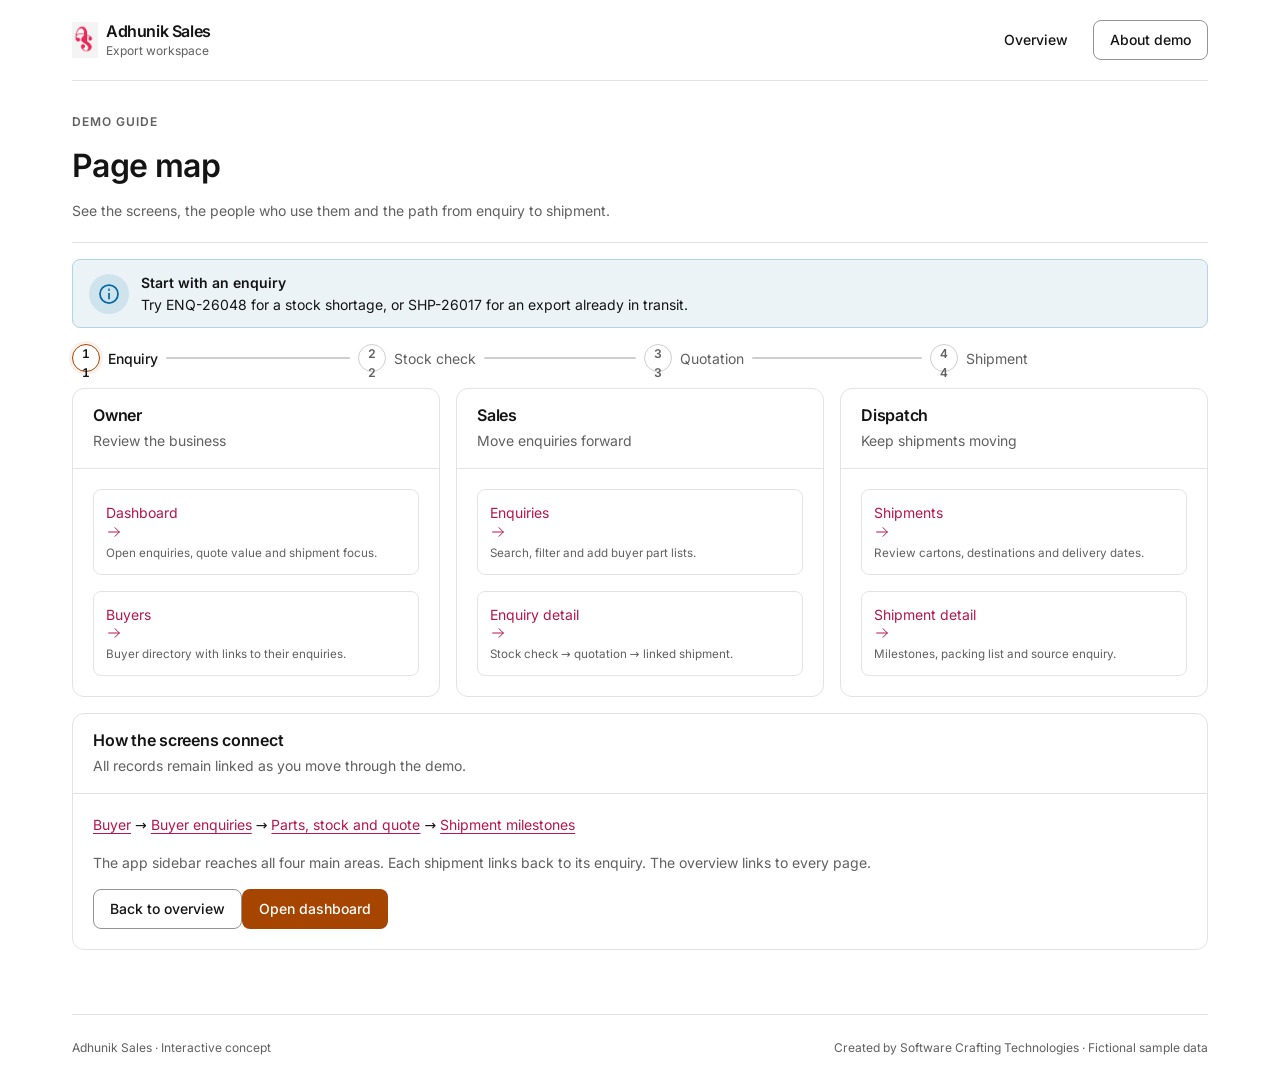
==== map.html @ 56d3ee27 "Add new pages for enquiries, enquiry details, shipments, and shipment details; introduce theme and t" ====
<!doctype html>
<html lang="en">
<head>
<meta charset="utf-8">
<meta name="viewport" content="width=device-width, initial-scale=1, viewport-fit=cover">
<title>Page map | Adhunik Sales</title>
<meta name="description" content="Adhunik Sales interactive export workspace demo. Buyer enquiries, stock checks, quotations and shipment coordination.">
<link rel="icon" href="assets/logo.jpg">
<link rel="stylesheet" href="tokens/theme.css">
<link rel="stylesheet" href="tokens/tokens.css">
<link rel="stylesheet" href="base/base.css">
<link rel="stylesheet" href="base/layout.css">
<link rel="stylesheet" href="components/ripple/ripple.css">
<link rel="stylesheet" href="components/button/button.css">
<link rel="stylesheet" href="components/field/field.css">
<link rel="stylesheet" href="components/input/input.css">
<link rel="stylesheet" href="components/textarea/textarea.css">
<link rel="stylesheet" href="components/checkbox/checkbox.css">
<link rel="stylesheet" href="components/kbd/kbd.css">
<link rel="stylesheet" href="components/badge/badge.css">
<link rel="stylesheet" href="components/scroll-area/scroll-area.css">
<link rel="stylesheet" href="components/popover/popover.css">
<link rel="stylesheet" href="components/tooltip/tooltip.css">
<link rel="stylesheet" href="components/select/select.css">
<link rel="stylesheet" href="components/sidebar/sidebar.css">
<link rel="stylesheet" href="components/app-shell/app-shell.css">
<link rel="stylesheet" href="components/breadcrumb/breadcrumb.css">
<link rel="stylesheet" href="components/page-header/page-header.css">
<link rel="stylesheet" href="components/card/card.css">
<link rel="stylesheet" href="components/empty-state/empty-state.css">
<link rel="stylesheet" href="components/skeleton/skeleton.css">
<link rel="stylesheet" href="components/spinner/spinner.css">
<link rel="stylesheet" href="components/stat/stat.css">
<link rel="stylesheet" href="components/number-flow/number-flow.css">
<link rel="stylesheet" href="components/table/table.css">
<link rel="stylesheet" href="components/data-table/data-table.css">
<link rel="stylesheet" href="components/dropdown-menu/dropdown-menu.css">
<link rel="stylesheet" href="components/tabs/tabs.css">
<link rel="stylesheet" href="components/dialog/dialog.css">
<link rel="stylesheet" href="components/toast/toast.css">
<link rel="stylesheet" href="components/timeline/timeline.css">
<link rel="stylesheet" href="components/stepper/stepper.css">
<link rel="stylesheet" href="components/description-list/description-list.css">
<link rel="stylesheet" href="components/chart/chart.css">
<link rel="stylesheet" href="components/hero/hero.css">
<link rel="stylesheet" href="components/feature-grid/feature-grid.css">
<link rel="stylesheet" href="components/alert/alert.css">
<link rel="stylesheet" href="components/link-list/link-list.css">
<link rel="stylesheet" href="assets/demo.css">
</head>
<body class="ds-demo__landing" data-ds-page="map">
<a class="ds-skip" href="#main">Skip to content</a>
<div class="ds-container"><header class="ds-demo__landing-head"><a class="ds-demo__brand" href="index.html"><img class="ds-demo__logo" src="assets/logo.jpg" alt="" width="26" height="36"><span class="ds-demo__brand-text">Adhunik Sales<span class="ds-demo__brand-note">Export workspace</span></span></a><nav class="ds-demo__actions" aria-label="Demo navigation"><a class="ds-btn ds-btn--ghost" href="index.html">Overview</a><button type="button" class="ds-btn ds-btn--secondary" data-ds-dialog-open="about-demo">About demo</button></nav></header></div>
<main id="main" tabindex="-1" data-ds-content><h1>Page map</h1><p>Explore the Adhunik Sales export workspace.</p></main>
<div class="ds-container"><footer class="ds-demo__footer"><span>Adhunik Sales · Interactive concept</span><span>Created by Software Crafting Technologies · Fictional sample data</span></footer></div><div data-ds-dialogs></div>
<script src="icons/sprite.js"></script>
<script src="assets/demo-data.js"></script>
<script src="assets/demo.js"></script>
<script src="components/popover/popover.js"></script>
<script src="components/tooltip/tooltip.js"></script>
<script src="components/sidebar/sidebar.js"></script>
<script src="components/table/table.js"></script>
<script src="components/data-table/data-table.js"></script>
<script src="components/tabs/tabs.js"></script>
<script src="components/dialog/dialog.js"></script>
<script src="components/confirm/confirm.js"></script>
<script src="components/select/select.js"></script>
<script src="components/chart/chart.js"></script>
<script src="components/number-flow/number-flow.js"></script>
<script src="components/textarea/textarea.js"></script>
<script src="components/dropdown-menu/dropdown-menu.js"></script>
<script src="components/toast/toast.js"></script>
<script src="components/scroll-area/scroll-area.js"></script>
<script src="components/ripple/ripple.js"></script>
</body>
</html>
---- tokens/theme.css ----
/* Brand inputs. This is the only file to edit when rebranding a project.
   Everything else in the system derives from these values in tokens.css.
   After editing, run: npm run check */
:root {
  /* Primary action colour and the text that sits on it */
  --brand-primary: #a54500;
  --brand-on-primary: #ffffff;

  /* Accent: links, focus rings, highlights */
  --brand-accent: #b5164b;
  --brand-on-accent: #ffffff;

  /* Neutrals, a warm taupe scale. Text, secondary text, lines and the muted surface; the rest derives from them. */
  --brand-neutral: #141414;
  --brand-neutral-muted: #606060;
  --brand-border: #e3e3e3;
  --brand-surface-muted: #f2f2f2;

  /* Status */
  --brand-success: #166534;
  --brand-warning: #92400e;
  --brand-danger: #b91c1c;
  --brand-info: #0369a1;

  /* Rating stars, needs 3:1 against white */
  --brand-rating: #d97706;

  /* Chart series, each needs 3:1 against white */
  --brand-chart-1: #a54500;
  --brand-chart-2: #b5164b;
  --brand-chart-3: #0f766e;
  --brand-chart-4: #a21caf;
  --brand-chart-5: #854d0e;
  --brand-chart-6: #475569;

  /* Type: self-hosted Inter ships in base/fonts. Swap the file and @font-face in base.css to change it. */
  --brand-font-sans: "Inter", ui-sans-serif, system-ui, -apple-system, "Segoe UI", sans-serif;
  --brand-font-display: var(--brand-font-sans);
  --brand-font-mono: ui-monospace, "SF Mono", "Cascadia Mono", "Roboto Mono", Menlo, Consolas, monospace;

  /* Shape: every radius scales from this */
  --brand-radius: 8px;
}
---- tokens/tokens.css ----
/* Semantic tokens derived from theme.css. Components use these only, never --brand-* or raw values.
   Names map one to one to a future React Native theme object: --color-text-muted is color.textMuted. */
:root, [data-ds-theme] {
  color-scheme: light;

  /* Surfaces */
  --color-bg: white;
  --color-surface: white;
  --color-sunken: var(--brand-surface-muted);
  --color-hover: color-mix(in srgb, var(--brand-surface-muted) 80%, white);
  --color-overlay: color-mix(in srgb, var(--brand-neutral) 45%, transparent);

  /* Text */
  --color-text: var(--brand-neutral);
  --color-text-muted: var(--brand-neutral-muted);
  --color-text-subtle: color-mix(in srgb, var(--brand-neutral-muted) 90%, white);

  /* Lines. --color-border is decorative; --color-input bounds controls and meets 3:1. */
  --color-border: var(--brand-border);
  --color-border-strong: color-mix(in srgb, var(--brand-neutral) 10%, var(--brand-border));
  --color-input: color-mix(in srgb, var(--brand-neutral) 38%, var(--brand-border));

  /* Primary */
  --color-primary: var(--brand-primary);
  --color-primary-hover: color-mix(in srgb, var(--brand-primary) 86%, white);
  --color-on-primary: var(--brand-on-primary);
  --color-primary-soft: color-mix(in srgb, var(--brand-primary) 8%, white);
  --color-on-primary-soft: var(--brand-primary);

  /* Accent */
  --color-accent: var(--brand-accent);
  --color-accent-hover: color-mix(in srgb, var(--brand-accent) 82%, black);
  --color-on-accent: var(--brand-on-accent);
  --color-accent-soft: color-mix(in srgb, var(--brand-accent) 9%, white);
  --color-link: var(--brand-accent);
  --color-link-hover: color-mix(in srgb, var(--brand-accent) 78%, black);
  --color-focus: var(--brand-accent);
  --color-selection: color-mix(in srgb, var(--brand-accent) 20%, white);

  /* Status: text or icon, tinted background, border */
  --color-success: var(--brand-success);
  --color-success-bg: color-mix(in srgb, var(--brand-success) 8%, white);
  --color-success-border: color-mix(in srgb, var(--brand-success) 30%, white);
  --color-warning: var(--brand-warning);
  --color-warning-bg: color-mix(in srgb, var(--brand-warning) 8%, white);
  --color-warning-border: color-mix(in srgb, var(--brand-warning) 30%, white);
  --color-danger: var(--brand-danger);
  --color-danger-hover: color-mix(in srgb, var(--brand-danger) 82%, black);
  --color-danger-bg: color-mix(in srgb, var(--brand-danger) 7%, white);
  --color-danger-border: color-mix(in srgb, var(--brand-danger) 30%, white);
  --color-on-danger: white;
  --color-info: var(--brand-info);
  --color-info-bg: color-mix(in srgb, var(--brand-info) 8%, white);
  --color-info-border: color-mix(in srgb, var(--brand-info) 30%, white);

  --color-rating: var(--brand-rating);

  /* Inverse: dark bands and footers on a light-only system */
  --color-inverse: color-mix(in srgb, var(--brand-primary) 92%, black);
  --color-on-inverse: white;
  --color-on-inverse-muted: color-mix(in srgb, var(--brand-primary) 22%, white);
  --color-inverse-border: color-mix(in srgb, var(--brand-primary) 70%, white);

  /* Charts */
  --color-chart-1: var(--brand-chart-1);
  --color-chart-2: var(--brand-chart-2);
  --color-chart-3: var(--brand-chart-3);
  --color-chart-4: var(--brand-chart-4);
  --color-chart-5: var(--brand-chart-5);
  --color-chart-6: var(--brand-chart-6);
  --color-chart-grid: var(--color-border);

  /* Space: 4px base */
  --space-1: 4px; --space-2: 8px; --space-3: 12px; --space-4: 16px; --space-5: 20px; --space-6: 24px;
  --space-8: 32px; --space-10: 40px; --space-12: 48px; --space-16: 64px; --space-20: 80px; --space-24: 96px;

  /* Radius */
  --radius-sm: calc(var(--brand-radius) * .5);
  --radius-md: var(--brand-radius);
  --radius-lg: calc(var(--brand-radius) * 1.5);
  --radius-xl: calc(var(--brand-radius) * 2);
  --radius-full: 999px;

  /* Elevation */
  --shadow-sm: 0 1px 2px color-mix(in srgb, var(--brand-neutral) 8%, transparent);
  --shadow-md: 0 4px 12px color-mix(in srgb, var(--brand-neutral) 10%, transparent), 0 1px 3px color-mix(in srgb, var(--brand-neutral) 6%, transparent);
  --shadow-lg: 0 18px 44px color-mix(in srgb, var(--brand-neutral) 20%, transparent), 0 4px 12px color-mix(in srgb, var(--brand-neutral) 8%, transparent);

  /* Type */
  --font-sans: var(--brand-font-sans);
  --font-display: var(--brand-font-display);
  --font-mono: var(--brand-font-mono);
  --text-xs: 12px; --text-sm: 14px; --text-md: 16px; --text-lg: 18px; --text-xl: 20px; --text-2xl: 24px;
  --text-3xl: clamp(26px, 2vw + 20px, 32px);
  --text-4xl: clamp(30px, 3.2vw + 20px, 44px);
  --text-5xl: clamp(36px, 5vw + 18px, 64px);
  --leading-tight: 1.15; --leading-snug: 1.3; --leading-normal: 1.55;
  --weight-regular: 400; --weight-medium: 500; --weight-semibold: 600; --weight-bold: 700;

  /* Motion. Springs are sampled damped springs: --ease-spring settles with a small overshoot (about 4%) for things
     that arrive or move, --ease-spring-soft settles without visible overshoot. Exits are short and ease in. */
  --duration-fast: 120ms; --duration-base: 200ms; --duration-slow: 320ms; --duration-spring: 480ms;
  --ease-out: cubic-bezier(.2, .8, .2, 1);
  --ease-in: cubic-bezier(.4, 0, .7, .2);
  --ease-in-out: cubic-bezier(.65, 0, .35, 1);
  --ease-spring: linear(0, .016 2.5%, .058 5%, .12 7.5%, .193 10%, .524 20%, .671 25%, .792 30%, .885 35%, .951 40%, .995 45%, 1.022 50%, 1.037 65%, 1);
  --ease-spring-soft: linear(0, .018 2.5%, .065 5%, .13 7.5%, .524 20%, .658 25%, .765 30%, .846 35%, .905 40%, .946 45%, .995 57.5%, 1);

  /* Controls. Grows to --touch on touch screens, see base.css */
  --control-sm: 32px; --control-md: 40px; --control-lg: 48px; --touch: 44px;

  /* Layout */
  --container: 1200px; --container-narrow: 720px;
  --sidebar: 256px; --topbar: 60px;

  /* Layers */
  --z-sticky: 20; --z-shell: 40; --z-popover: 60; --z-toast: 90;
}
---- base/base.css ----
/* Reset, type, focus, accessibility helpers, icons. Needs tokens/theme.css and tokens/tokens.css.
   Breakpoints (media queries cannot read custom properties): 640, 768, 1024, 1280. Mobile first. */
@font-face {
  font-family: "Inter";
  src: url("fonts/inter-variable.woff2") format("woff2");
  font-weight: 100 900;
  font-style: normal;
  font-display: swap;
}

*, *::before, *::after { box-sizing: border-box; }
html { -webkit-text-size-adjust: 100%; text-size-adjust: 100%; scroll-behavior: smooth; }
body {
  margin: 0;
  min-height: 100dvh;
  background: var(--color-bg);
  color: var(--color-text);
  font-family: var(--font-sans);
  font-size: var(--text-md);
  line-height: var(--leading-normal);
  -webkit-font-smoothing: antialiased;
  overflow-wrap: break-word;
}
h1, h2, h3, h4, h5, h6, p, figure, blockquote, dl, dd, pre { margin: 0; }
ul[class], ol[class] { margin: 0; padding: 0; list-style: none; }
img, svg, video, canvas { display: block; max-width: 100%; }
img, video { height: auto; }
button, input, textarea, select { font: inherit; color: inherit; margin: 0; }
button { cursor: pointer; }
table { border-collapse: collapse; }
hr { border: 0; border-top: 1px solid var(--color-border); margin: 0; }
[hidden] { display: none !important; }
::selection { background: var(--color-selection); }
:focus-visible { outline: 2px solid var(--color-focus); outline-offset: 2px; }

a { color: var(--color-link); text-underline-offset: 3px; }
a:hover { color: var(--color-link-hover); }

/* Type scale */
h1, h2, h3, h4 { font-weight: var(--weight-semibold); line-height: var(--leading-snug); letter-spacing: -.01em; }
.ds-display { font-family: var(--font-display); font-size: var(--text-5xl); font-weight: var(--weight-bold); line-height: var(--leading-tight); letter-spacing: -.025em; }
.ds-h1, h1 { font-family: var(--font-display); font-size: var(--text-4xl); line-height: var(--leading-tight); letter-spacing: -.02em; }
.ds-h2, h2 { font-size: var(--text-3xl); letter-spacing: -.015em; }
.ds-h3, h3 { font-size: var(--text-xl); }
.ds-h4, h4 { font-size: var(--text-md); }
.ds-lead { font-size: var(--text-lg); color: var(--color-text-muted); }
.ds-small { font-size: var(--text-sm); }
.ds-caption { font-size: var(--text-xs); color: var(--color-text-muted); }
.ds-eyebrow { font-size: var(--text-xs); font-weight: var(--weight-semibold); letter-spacing: .08em; text-transform: uppercase; color: var(--color-text-muted); }
.ds-muted { color: var(--color-text-muted); }
.ds-num { font-variant-numeric: tabular-nums; }
.ds-mono { font-family: var(--font-mono); font-size: .92em; }
.ds-truncate { display: block; min-width: 0; overflow: hidden; white-space: nowrap; text-overflow: ellipsis; }
/* Text logo used by shells until a project adds its own logo file */
.ds-wordmark { font-family: var(--font-display); font-size: var(--text-lg); font-weight: var(--weight-bold); letter-spacing: -.02em; color: var(--color-text); text-decoration: none; white-space: nowrap; }

/* Dense scale for admin and app screens: set on any container */
.ds-dense { font-size: var(--text-sm); --text-5xl: 32px; --text-4xl: 24px; --text-3xl: 20px; --text-xl: 16px; --text-md: 14px; }

/* Icons: <svg class="ds-icon" aria-hidden="true"><use href="#i-plus"/></svg> with icons/sprite.js loaded */
.ds-icon { width: 20px; height: 20px; flex: none; stroke-width: 1.75; }
.ds-icon--sm { width: 16px; height: 16px; stroke-width: 1.5; }
.ds-icon--lg { width: 24px; height: 24px; }
.ds-icon--xl { width: 32px; height: 32px; }

/* Accessibility helpers */
.ds-sr-only { position: absolute !important; width: 1px; height: 1px; overflow: hidden; clip-path: inset(50%); white-space: nowrap; }
.ds-skip {
  position: fixed; left: var(--space-4); top: -80px; z-index: var(--z-toast);
  padding: var(--space-2) var(--space-4); border-radius: var(--radius-md);
  background: var(--color-primary); color: var(--color-on-primary); text-decoration: none;
}
.ds-skip:focus { top: var(--space-3); color: var(--color-on-primary); }

/* Touch: controls grow to a comfortable target; 16px text stops iOS zooming on focus */
@media (pointer: coarse) {
  :root { --control-sm: 40px; --control-md: var(--touch); --control-lg: 52px; }
  input, textarea { font-size: 16px; }
}

@media (prefers-reduced-motion: reduce) {
  html { scroll-behavior: auto; }
  *, *::before, *::after { animation-duration: .01ms !important; animation-iteration-count: 1 !important; transition-duration: .01ms !important; }
}

@media print {
  .ds-no-print { display: none !important; }
  body { background: white; }
}
---- base/layout.css ----
/* Layout primitives. Each is intrinsically responsive, so most pages need no media queries. */
.ds-container { width: min(100%, var(--container)); margin-inline: auto; padding-inline: var(--space-4); }
.ds-container--narrow { max-width: var(--container-narrow); }
@media (min-width: 768px) { .ds-container { padding-inline: var(--space-8); } }

.ds-section { padding-block: var(--space-12); }
@media (min-width: 768px) { .ds-section { padding-block: var(--space-20); } }

/* Vertical rhythm: --ds-gap sets spacing */
.ds-stack { display: flex; flex-direction: column; gap: var(--ds-gap, var(--space-4)); }
.ds-stack > * { min-width: 0; }
.ds-stack--center { align-items: center; text-align: center; }

/* Horizontal row that wraps */
.ds-cluster { display: flex; flex-wrap: wrap; align-items: center; gap: var(--ds-gap, var(--space-3)); }
.ds-cluster--between { justify-content: space-between; }

/* Auto-fit columns: --ds-min is the narrowest column before wrapping */
.ds-grid { display: grid; gap: var(--ds-gap, var(--space-4)); grid-template-columns: repeat(auto-fit, minmax(min(100%, var(--ds-min, 260px)), 1fr)); }

/* Main column with a side column from 1024px up */
.ds-split { display: grid; gap: var(--ds-gap, var(--space-6)); grid-template-columns: minmax(0, 1fr); }
@media (min-width: 1024px) {
  .ds-split { grid-template-columns: minmax(0, 2fr) minmax(0, 1fr); }
  .ds-split--even { grid-template-columns: repeat(2, minmax(0, 1fr)); }
}

.ds-spacer { flex: 1; }
@media (max-width: 639px) { .ds-hide-phone { display: none !important; } }
@media (min-width: 640px) { .ds-only-phone { display: none !important; } }
---- components/ripple/ripple.css ----
/* Press ripple. ripple.js adds a clipped layer inside the host and grows a wave from the press point.
   Hosts: every .ds-btn, and any element with data-ds-ripple. The layer sits over the content at low opacity
   in the host's own colour, so labels stay readable and nothing outside the host is clipped. */
.ds-ripple { position: absolute; inset: 0; overflow: hidden; border-radius: inherit; pointer-events: none; }
.ds-ripple__wave {
  position: absolute; left: var(--ds-ripple-x, 50%); top: var(--ds-ripple-y, 50%);
  width: var(--ds-ripple-size, 200%); aspect-ratio: 1; translate: -50% -50%; border-radius: 50%;
  background: currentColor; animation: ds-ripple 600ms var(--ease-out) forwards;
}
@keyframes ds-ripple { from { scale: 0; opacity: .18; } 40% { opacity: .14; } to { scale: 1; opacity: 0; } }
---- components/button/button.css ----
.ds-btn {
  display: inline-flex; align-items: center; justify-content: center; gap: var(--space-2);
  min-height: var(--control-md); padding: 0 var(--space-4);
  border: 1px solid transparent; border-radius: var(--radius-md);
  background: var(--color-surface); color: var(--color-text);
  font-size: var(--text-sm); font-weight: var(--weight-medium); line-height: 1.2;
  text-decoration: none; white-space: nowrap; cursor: pointer; user-select: none;
  position: relative;
  transition: background var(--duration-fast), border-color var(--duration-fast), color var(--duration-fast), transform var(--duration-spring) var(--ease-spring);
}
/* Press: a slight scale down that springs back on release. Load components/ripple for the ripple. */
.ds-btn:active:not(:disabled, [aria-disabled="true"], [aria-busy="true"]) { transform: scale(.98); transition-duration: var(--duration-fast); transition-timing-function: var(--ease-out); }
.ds-btn:disabled, .ds-btn[aria-disabled="true"] { opacity: .5; cursor: not-allowed; }

.ds-btn--primary { background: var(--color-primary); color: var(--color-on-primary); }
.ds-btn--primary:hover { background: var(--color-primary-hover); color: var(--color-on-primary); }
.ds-btn--accent { background: var(--color-accent); color: var(--color-on-accent); }
.ds-btn--accent:hover { background: var(--color-accent-hover); color: var(--color-on-accent); }
.ds-btn--secondary { border-color: var(--color-input); }
.ds-btn--secondary:hover { background: var(--color-hover); color: var(--color-text); }
.ds-btn--ghost { background: transparent; }
.ds-btn--ghost:hover { background: var(--color-hover); color: var(--color-text); }
.ds-btn--danger { background: var(--color-danger); color: var(--color-on-danger); }
.ds-btn--danger:hover { background: var(--color-danger-hover); color: var(--color-on-danger); }

.ds-btn--sm { min-height: var(--control-sm); padding: 0 var(--space-3); }
.ds-btn--lg { min-height: var(--control-lg); padding: 0 var(--space-6); font-size: var(--text-md); }
.ds-btn--block { width: 100%; }
.ds-btn--icon { width: var(--control-md); padding: 0; }
.ds-btn--icon.ds-btn--sm { width: var(--control-sm); }
.ds-btn--icon.ds-btn--lg { width: var(--control-lg); }

/* Loading: set aria-busy="true"; label stays for layout, a spinner covers it */
.ds-btn[aria-busy="true"] { position: relative; color: transparent; pointer-events: none; }
.ds-btn[aria-busy="true"]::after {
  content: ""; position: absolute; width: 16px; height: 16px; border-radius: 50%;
  border: 2px solid currentColor; border-right-color: transparent; color: var(--color-text);
  animation: ds-btn-spin .7s linear infinite;
}
.ds-btn--primary[aria-busy="true"]::after { color: var(--color-on-primary); }
.ds-btn--accent[aria-busy="true"]::after { color: var(--color-on-accent); }
.ds-btn--danger[aria-busy="true"]::after { color: var(--color-on-danger); }
@keyframes ds-btn-spin { to { transform: rotate(360deg); } }

/* Group: attached buttons */
.ds-btn-group { display: inline-flex; }
.ds-btn-group .ds-btn { border-radius: 0; margin-left: -1px; }
.ds-btn-group .ds-btn:first-child { border-radius: var(--radius-md) 0 0 var(--radius-md); margin-left: 0; }
.ds-btn-group .ds-btn:last-child { border-radius: 0 var(--radius-md) var(--radius-md) 0; }
.ds-btn-group .ds-btn:hover, .ds-btn-group .ds-btn:focus-visible { position: relative; z-index: 1; }
---- components/field/field.css ----
/* Label, help and error around any control, plus the form grid and the error summary. */
.ds-field { display: flex; flex-direction: column; gap: var(--space-2); min-width: 0; margin: 0; padding: 0; border: 0; }
.ds-field__label { padding: 0; font-size: var(--text-sm); font-weight: var(--weight-medium); }
legend.ds-field__label { margin-bottom: var(--space-2); }
.ds-field__required { color: var(--color-danger); }
.ds-field__help { font-size: var(--text-sm); color: var(--color-text-muted); }
.ds-field__error { display: flex; gap: var(--space-1); font-size: var(--text-sm); color: var(--color-danger); }

/* One column on phones, two from 640px. .ds-form__full spans the row. */
.ds-form { display: grid; grid-template-columns: minmax(0, 1fr); gap: var(--space-5); align-items: start; }
.ds-form__full, .ds-form__actions { grid-column: 1 / -1; }
.ds-form__actions { display: flex; flex-wrap: wrap; gap: var(--space-3); }
@media (min-width: 640px) { .ds-form { grid-template-columns: repeat(2, minmax(0, 1fr)); } }

/* Move focus here after a failed submit. Each link targets a control id. */
.ds-error-summary {
  display: flex; flex-direction: column; gap: var(--space-2); padding: var(--space-4);
  border: 1px solid var(--color-danger-border); border-radius: var(--radius-md);
  background: var(--color-danger-bg); font-size: var(--text-sm);
}
.ds-error-summary__title { display: flex; align-items: center; gap: var(--space-2); font-size: var(--text-md); color: var(--color-danger); }
.ds-error-summary__list { display: flex; flex-direction: column; gap: var(--space-1); }
.ds-error-summary__list a { color: var(--color-danger); }
---- components/input/input.css ----
/* .ds-input is the visible box; the real input sits inside it as .ds-input__control.
   Font size is left to base.css so touch screens get 16px and iOS does not zoom on focus. */
.ds-input {
  display: flex; align-items: center; gap: var(--space-2); width: 100%;
  min-height: var(--control-md); padding-inline: var(--space-3);
  border: 1px solid var(--color-input); border-radius: var(--radius-md); background: var(--color-surface);
  transition: border-color var(--duration-fast);
}
.ds-input:hover { border-color: var(--color-text-muted); }
.ds-input:has(.ds-input__control:focus-visible) { outline: 2px solid var(--color-focus); outline-offset: 2px; }
.ds-input:has(.ds-input__control[aria-invalid="true"]) { border-color: var(--color-danger); }
.ds-input:has(.ds-input__control:disabled) { border-color: var(--color-border-strong); background: var(--color-sunken); }
/* Read only: full-colour text in a dashed box, still focusable and selectable. Disabled is the sunken one. */
.ds-input:has(.ds-input__control[readonly]) { border-style: dashed; border-color: var(--color-border-strong); }

.ds-input__control { flex: 1; align-self: stretch; width: 100%; min-width: 0; padding: 0; border: 0; outline: 0; background: none; }
.ds-input__control::placeholder { color: var(--color-text-subtle); opacity: 1; }
.ds-input__control:disabled { color: var(--color-text-muted); cursor: not-allowed; }
.ds-input__control::-webkit-search-cancel-button { appearance: none; }

.ds-input__icon { color: var(--color-text-muted); }
.ds-input__affix { flex: none; font-size: var(--text-sm); color: var(--color-text-muted); white-space: nowrap; }
.ds-input__action {
  display: inline-flex; align-items: center; justify-content: center; flex: none;
  width: var(--control-sm); height: var(--control-sm); margin-inline-end: calc(var(--space-2) * -1); padding: 0;
  border: 0; border-radius: var(--radius-sm); background: none; color: var(--color-text-muted);
}
.ds-input__action:hover:not(:disabled) { background: var(--color-hover); color: var(--color-text); }
.ds-input__action:disabled { cursor: not-allowed; }
/* Search clear needs placeholder on the input: it hides itself while the field is empty. */
.ds-input__control:placeholder-shown ~ [data-ds-input-clear] { display: none; }

.ds-input--sm { min-height: var(--control-sm); padding-inline: var(--space-2); font-size: var(--text-sm); }
.ds-input--sm .ds-input__action { width: calc(var(--control-sm) - 2px); height: calc(var(--control-sm) - 2px); margin-inline-end: calc(var(--space-1) * -1); }
.ds-input--lg { min-height: var(--control-lg); padding-inline: var(--space-4); }
---- components/textarea/textarea.css ----
/* Pair with .ds-scroll from scroll-area: the box stops growing at --ds-textarea-max (320px) and scrolls. */
.ds-textarea {
  display: block; width: 100%; min-height: calc(var(--control-md) * 2); padding: var(--space-2) var(--space-3);
  border: 1px solid var(--color-input); border-radius: var(--radius-md); background: var(--color-surface);
  line-height: var(--leading-normal); resize: vertical; transition: border-color var(--duration-fast);
  --ds-scroll-max: var(--ds-textarea-max, 320px);
}
.ds-textarea:hover { border-color: var(--color-text-muted); }
.ds-textarea::placeholder { color: var(--color-text-subtle); opacity: 1; }
.ds-textarea[aria-invalid="true"] { border-color: var(--color-danger); }
.ds-textarea:disabled { border-color: var(--color-border-strong); background: var(--color-sunken); color: var(--color-text-muted); cursor: not-allowed; }
.ds-textarea[readonly] { border-style: dashed; border-color: var(--color-border-strong); resize: none; }
.ds-textarea[data-ds-textarea-autogrow] { resize: none; }
.ds-textarea__counter { font-size: var(--text-xs); color: var(--color-text-muted); text-align: end; font-variant-numeric: tabular-nums; }
---- components/checkbox/checkbox.css ----
/* Native checkbox, restyled. Set .indeterminate = true from JS for the mixed state. */
/* Label lines are 20px tall like the box, so the box centres on the first line and stays top aligned for long labels */
.ds-check { display: inline-flex; align-items: flex-start; gap: var(--space-3); min-height: var(--control-sm); padding-block: calc((var(--control-sm) - 20px) / 2); font-size: var(--text-sm); line-height: 20px; cursor: pointer; }
.ds-check__input {
  appearance: none; flex: none; display: grid; place-content: center;
  width: 20px; height: 20px; margin: 0;
  border: 1.5px solid var(--color-input); border-radius: var(--radius-sm); background: var(--color-surface);
  cursor: pointer; transition: background var(--duration-fast), border-color var(--duration-fast);
}
/* Tick: an L of two borders turned 45deg. Checking pops the box on a spring and draws the short stroke, then the long one. */
.ds-check__input::before {
  content: ""; box-sizing: border-box; width: 6px; height: 11px; margin-top: -2px;
  border: solid var(--color-on-primary); border-width: 0 2px 2px 0; transform: rotate(45deg);
  opacity: 0; transition: opacity var(--duration-fast) var(--ease-in);
}
.ds-check__input:checked, .ds-check__input:indeterminate { border-color: var(--color-primary); background: var(--color-primary); animation: ds-check-pop var(--duration-spring) var(--ease-spring); }
.ds-check__input:checked::before { opacity: 1; transition: none; animation: ds-check-draw 320ms var(--ease-out) 40ms both; }
.ds-check__input:indeterminate::before { width: 10px; height: 2px; margin: 0; border: 0; background: var(--color-on-primary); transform: none; opacity: 1; transition: none; animation: ds-check-dash 240ms var(--ease-out) both; }
@keyframes ds-check-pop { from { scale: .8; } }
@keyframes ds-check-draw { from { clip-path: inset(calc(100% - 2px) 100% 0 0); } 40% { clip-path: inset(calc(100% - 2px) 0 0 0); } to { clip-path: inset(0); } }
@keyframes ds-check-dash { from { clip-path: inset(0 100% 0 0); } }
.ds-check__input:hover:not(:disabled, :checked, :indeterminate) { border-color: var(--color-text-muted); }
.ds-check__input[aria-invalid="true"] { border-color: var(--color-danger); }
.ds-check__input:disabled { cursor: not-allowed; opacity: .5; }
.ds-check:has(.ds-check__input:disabled) { color: var(--color-text-muted); cursor: not-allowed; }
.ds-check__text { display: flex; flex-direction: column; gap: 2px; }
.ds-check__hint { color: var(--color-text-muted); }

/* Vertical list of options inside a fieldset */
.ds-check-group { display: flex; flex-direction: column; gap: var(--space-1); }
.ds-check-group--row { flex-direction: row; flex-wrap: wrap; column-gap: var(--space-6); }
---- components/kbd/kbd.css ----
.ds-kbd {
  display: inline-flex; align-items: center; justify-content: center;
  min-width: var(--space-6); height: var(--space-6); padding: 0 var(--space-1);
  border: 1px solid var(--color-border-strong); border-bottom-width: 2px; border-radius: var(--radius-sm);
  background: var(--color-surface); color: var(--color-text);
  font-family: var(--font-mono); font-size: var(--text-xs); line-height: 1; white-space: nowrap;
}
.ds-kbd-combo { display: inline-flex; align-items: center; gap: var(--space-1); color: var(--color-text-muted); font-size: var(--text-xs); }
---- components/badge/badge.css ----
.ds-badge {
  display: inline-flex; align-items: center; gap: var(--space-1);
  padding: 2px var(--space-2);
  border: 1px solid var(--color-border-strong); border-radius: var(--radius-full);
  background: var(--color-sunken); color: var(--color-text-muted);
  font-size: var(--text-xs); font-weight: var(--weight-medium); line-height: 1.35; white-space: nowrap;
}
.ds-badge--primary { border-color: transparent; background: var(--color-primary-soft); color: var(--color-on-primary-soft); }
.ds-badge--success { border-color: var(--color-success-border); background: var(--color-success-bg); color: var(--color-success); }
.ds-badge--warning { border-color: var(--color-warning-border); background: var(--color-warning-bg); color: var(--color-warning); }
.ds-badge--danger { border-color: var(--color-danger-border); background: var(--color-danger-bg); color: var(--color-danger); }
.ds-badge--info { border-color: var(--color-info-border); background: var(--color-info-bg); color: var(--color-info); }

.ds-badge--dot::before { content: ""; width: 6px; height: 6px; border-radius: 50%; background: currentColor; }

.ds-badge--count {
  justify-content: center; min-width: 20px; padding: 2px var(--space-1);
  border-color: transparent; background: var(--color-primary); color: var(--color-on-primary);
  font-variant-numeric: tabular-nums;
}
.ds-badge--count.ds-badge--danger { background: var(--color-danger); color: var(--color-on-danger); }
---- components/scroll-area/scroll-area.css ----
/* Scrollable region. Caps its size, styles the scrollbar, keeps scroll from leaking to the page.
   A region that is not a form control needs tabindex="0", role="region" and aria-label so keyboard users can scroll it. */
/* Every layout rule uses :where() so a component's own position, size, padding or overflow always wins, whatever the load order. */
:where(.ds-scroll) {
  overflow: auto; overscroll-behavior: contain; -webkit-overflow-scrolling: touch;
  max-height: var(--ds-scroll-max, none);
  scrollbar-width: thin; scrollbar-color: var(--color-border-strong) transparent;
}
:where(.ds-scroll:hover) { scrollbar-color: var(--color-input) transparent; }
:where(.ds-scroll:focus-visible) { outline-offset: -2px; }
:where(.ds-scroll--y) { overflow-x: hidden; overflow-y: auto; }
:where(.ds-scroll--x) { overflow-x: auto; overflow-y: hidden; overscroll-behavior-x: contain; overscroll-behavior-y: auto; }

/* Older Safari, which has no scrollbar-color */
@supports not (scrollbar-color: auto) {
  .ds-scroll::-webkit-scrollbar { width: 8px; height: 8px; }
  .ds-scroll::-webkit-scrollbar-thumb { border: 2px solid transparent; border-radius: var(--radius-full); background: var(--color-border-strong) padding-box; }
  .ds-scroll::-webkit-scrollbar-track { background: transparent; }
}

/* Snap children into place, for card rows and carousels on phones */
:where(.ds-scroll--snap) { scroll-snap-type: x mandatory; scroll-padding-inline: var(--space-4); }
:where(.ds-scroll--snap > *) { scroll-snap-align: start; }

/* Edge shadows appear only where more content is hidden. Needs a solid background: set --ds-scroll-bg
   when the region does not sit on --color-surface. Children with their own background cover the hint. */
:where(.ds-scroll--shadow) {
  --ds-scroll-hint: color-mix(in srgb, var(--color-text) 16%, transparent);
  background:
    linear-gradient(var(--ds-scroll-bg, var(--color-surface)) 30%, transparent) top / 100% 32px no-repeat local,
    linear-gradient(transparent, var(--ds-scroll-bg, var(--color-surface)) 70%) bottom / 100% 32px no-repeat local,
    radial-gradient(farthest-side at 50% 0, var(--ds-scroll-hint), transparent) top / 100% 10px no-repeat scroll,
    radial-gradient(farthest-side at 50% 100%, var(--ds-scroll-hint), transparent) bottom / 100% 10px no-repeat scroll,
    var(--ds-scroll-bg, var(--color-surface));
}
:where(.ds-scroll--x.ds-scroll--shadow) {
  background:
    linear-gradient(to right, var(--ds-scroll-bg, var(--color-surface)) 30%, transparent) left / 32px 100% no-repeat local,
    linear-gradient(to left, var(--ds-scroll-bg, var(--color-surface)) 30%, transparent) right / 32px 100% no-repeat local,
    radial-gradient(farthest-side at 0 50%, var(--ds-scroll-hint), transparent) left / 10px 100% no-repeat scroll,
    radial-gradient(farthest-side at 100% 50%, var(--ds-scroll-hint), transparent) right / 10px 100% no-repeat scroll,
    var(--ds-scroll-bg, var(--color-surface));
}

/* A row that keeps its items on one line and scrolls sideways instead of wrapping. --ds-scroll-item sets item width. */
:where(.ds-scroll-row) { display: flex; gap: var(--ds-gap, var(--space-3)); width: max-content; min-width: 100%; }
:where(.ds-scroll-row > *) { flex: none; width: var(--ds-scroll-item, auto); }

/* Overlay scrollbars, like a native app: hidden at rest, shown on hover, scroll or focus, faded after.
   Wrap the scrolling element in .ds-scroll-area[data-ds-scroll-area] and load scroll-area.js.
   Without the script the thin native scrollbar above still works. */
:where(.ds-scroll-area) { position: relative; display: flex; flex-direction: column; min-width: 0; min-height: 0; }
:where(.ds-scroll-area > .ds-scroll) { flex: 1; min-height: 0; }
/* A textarea sizes itself (rows, auto-grow, manual resize), so the wrapper follows it */
:where(.ds-scroll-area > textarea.ds-scroll) { flex: none; }
.ds-scroll-area[data-ready] > .ds-scroll { scrollbar-width: none; }
.ds-scroll-area[data-ready] > .ds-scroll::-webkit-scrollbar { display: none; }

.ds-scroll-area__bar {
  position: absolute; z-index: 1; display: flex; padding: 2px;
  opacity: 0; transition: opacity var(--duration-slow) var(--ease-out); touch-action: none; user-select: none;
}
.ds-scroll-area__bar--y { top: 0; right: 0; bottom: 0; width: 10px; }
.ds-scroll-area__bar--x { left: 0; right: 0; bottom: 0; height: 10px; }
.ds-scroll-area__bar[hidden] { display: none; }
.ds-scroll-area[data-active] .ds-scroll-area__bar { opacity: 1; transition-duration: var(--duration-fast); }
.ds-scroll-area__thumb {
  position: relative; flex: none; border-radius: var(--radius-full); background: var(--color-border-strong);
  transition: background var(--duration-fast);
}
.ds-scroll-area__bar--y .ds-scroll-area__thumb { width: 100%; }
.ds-scroll-area__bar--x .ds-scroll-area__thumb { height: 100%; }
.ds-scroll-area__bar:hover .ds-scroll-area__thumb, .ds-scroll-area[data-dragging] .ds-scroll-area__thumb { background: var(--color-input); }
/* Larger grab area than the drawn thumb */
.ds-scroll-area__thumb::before { content: ""; position: absolute; inset: -4px; }
---- components/popover/popover.css ----
/* Floating panels on the native popover attribute: top layer, light dismiss and Esc come from the browser.
   popover.js places them next to their trigger and flips them at the viewport edges. */
:where([popover][data-ds-floating]) {
  position: fixed; inset: auto; margin: 0; overflow: visible; transform-origin: var(--ds-origin, top left);
  transition: opacity var(--duration-fast) var(--ease-out), transform var(--duration-spring) var(--ease-spring),
    overlay var(--duration-spring) allow-discrete, display var(--duration-spring) allow-discrete;
}
/* Enter springs out from the trigger side; exit is a short soft spring that starts at once */
:where([popover][data-ds-floating]:not(:popover-open)) {
  opacity: 0; transform: scale(var(--ds-pop-scale, .96));
  transition-duration: var(--duration-base); transition-timing-function: var(--ease-out), var(--ease-spring-soft);
}
@starting-style { [popover][data-ds-floating]:popover-open { opacity: 0; transform: scale(var(--ds-pop-scale, .96)); } }
.ds-popover {
  width: max-content; max-width: min(360px, calc(100vw - var(--space-4)));
  padding: var(--space-4); border: 1px solid var(--color-border); border-radius: var(--radius-lg);
  background: var(--color-surface); color: var(--color-text); box-shadow: var(--shadow-md); font-size: var(--text-sm);
}
.ds-popover__title { margin-bottom: var(--space-1); font-size: var(--text-md); font-weight: var(--weight-semibold); }
.ds-popover__close { position: absolute; top: var(--space-2); right: var(--space-2); }

/* data-ds-sheet-phone: a bottom sheet below 640px instead of a floating panel */
@media (max-width: 639px) {
  [popover][data-ds-sheet-phone] {
    inset: auto 0 0 0 !important; width: 100%; max-width: none;
    border-radius: var(--radius-xl) var(--radius-xl) 0 0; padding-bottom: calc(var(--space-4) + env(safe-area-inset-bottom));
  }
  [popover][data-ds-sheet-phone]::backdrop { background: var(--color-overlay); }
  [popover][data-ds-sheet-phone] { transition-timing-function: var(--ease-out), var(--ease-spring-soft); }
  [popover][data-ds-sheet-phone]:not(:popover-open) { transform: translateY(100%); opacity: 1; }
  @starting-style { [popover][data-ds-sheet-phone]:popover-open { transform: translateY(100%); opacity: 1; } }
}
---- components/tooltip/tooltip.css ----
/* Short visual label on hover or focus. One shared bubble per page, made by tooltip.js. */
.ds-tooltip {
  max-width: min(280px, calc(100vw - var(--space-4))); min-height: 32px; padding: 6px var(--space-3);
  border: 1px solid var(--color-border); border-radius: var(--radius-md); background: var(--color-surface); color: var(--color-text);
  box-shadow: var(--shadow-md); font-size: var(--text-sm); line-height: var(--leading-snug); pointer-events: none; --ds-pop-scale: .9;
}
.ds-tooltip kbd { margin-inline-start: var(--space-2); color: var(--color-text-muted); font-family: inherit; }
---- components/select/select.css ----
/* Custom select: a button that opens a listbox. Value is submitted through the hidden input. */
.ds-select { position: relative; width: 100%; }
.ds-select__trigger {
  display: flex; align-items: center; gap: var(--space-2); width: 100%;
  min-height: var(--control-md); padding: 0 var(--space-3);
  border: 1px solid var(--color-input); border-radius: var(--radius-md); background: var(--color-surface);
  font-size: var(--text-sm); text-align: start; transition: border-color var(--duration-fast);
}
.ds-select__trigger:hover { border-color: var(--color-text-muted); }
.ds-select__trigger[aria-invalid="true"] { border-color: var(--color-danger); }
.ds-select__trigger:disabled { border-color: var(--color-border-strong); background: var(--color-sunken); color: var(--color-text-muted); cursor: not-allowed; }
/* Read only: role="combobox" and aria-readonly="true" on the trigger. The list never opens. */
.ds-select__trigger[aria-readonly="true"] { border-style: dashed; border-color: var(--color-border-strong); cursor: default; user-select: text; }
.ds-select__trigger[aria-readonly="true"] .ds-select__chevron { display: none; }
.ds-select__value { flex: 1; min-width: 0; overflow: hidden; white-space: nowrap; text-overflow: ellipsis; }
.ds-select__value[data-placeholder] { color: var(--color-text-subtle); }
.ds-select__chevron { color: var(--color-text-muted); }
.ds-select--sm .ds-select__trigger { min-height: var(--control-sm); }

.ds-select__popup {
  position: absolute; inset-inline: 0; top: calc(100% + var(--space-1)); z-index: var(--z-popover);
  min-width: 100%; padding: var(--space-1);
  border: 1px solid var(--color-border); border-radius: var(--radius-md); background: var(--color-surface); box-shadow: var(--shadow-md);
  --ds-scroll-max: 280px;
}
.ds-select__popup[data-side="top"] { top: auto; bottom: calc(100% + var(--space-1)); }
.ds-select__list { outline: none; }
.ds-select__option {
  display: flex; align-items: center; gap: var(--space-2);
  min-height: var(--control-sm); padding: var(--space-1) var(--space-2) var(--space-1) var(--space-3);
  border-radius: var(--radius-sm); font-size: var(--text-sm); cursor: pointer;
}
.ds-select__option > :first-child { flex: 1; min-width: 0; }
.ds-select__option[data-active] { background: var(--color-hover); }
.ds-select__option[aria-disabled="true"] { color: var(--color-text-subtle); cursor: not-allowed; }
.ds-select__check { visibility: hidden; color: var(--color-primary); }
.ds-select__option[aria-selected="true"] { font-weight: var(--weight-medium); }
.ds-select__option[aria-selected="true"] .ds-select__check { visibility: visible; }
.ds-select__group { padding: var(--space-2) var(--space-3) var(--space-1); font-size: var(--text-xs); font-weight: var(--weight-semibold); color: var(--color-text-muted); }
.ds-select__list:focus-visible .ds-select__option[data-active] { outline: 2px solid var(--color-focus); outline-offset: -2px; }
/* Loading row beside the list, shown while the listbox has aria-busy="true". Holds a spinner from spinner.css. */
.ds-select__loading { display: none; align-items: center; gap: var(--space-2); min-height: var(--control-sm); padding: var(--space-1) var(--space-3); font-size: var(--text-sm); color: var(--color-text-muted); }
.ds-select__popup:has([role="listbox"][aria-busy="true"]) .ds-select__loading { display: flex; }

/* Enter springs down from the trigger; exit fades. Works on the hidden attribute. */
/* Open and close both run on springs: opening settles with the full spring, closing is a short soft spring that
   starts moving at once, so the list never feels late in either direction. */
.ds-select__popup { transform-origin: top; transition: opacity var(--duration-fast) var(--ease-out), transform var(--duration-spring) var(--ease-spring), display var(--duration-spring) allow-discrete; }
.ds-select__popup[data-side="top"] { transform-origin: bottom; }
.ds-select__popup[hidden] { opacity: 0; transform: scale(.97); transition: opacity var(--duration-base) var(--ease-out), transform var(--duration-base) var(--ease-spring-soft), display var(--duration-base) allow-discrete; }
@starting-style { .ds-select__popup:not([hidden]) { opacity: 0; transform: scale(.97); } }
---- components/sidebar/sidebar.css ----
/* App sidebar: groups of links with icons and badges, collapsible sub lists, and a footer.
   From 1024px it can collapse to an icon rail; below 1024px it is off-canvas, opened by a menu button. */
.ds-sidebar {
  position: fixed; inset: 0 auto 0 0; z-index: var(--z-shell); display: flex; flex-direction: column;
  --ds-sidebar-rail: 64px;
  width: min(85vw, var(--sidebar)); overflow: hidden; background: var(--color-surface); border-inline-end: 1px solid var(--color-border);
  transform: translateX(-100%); visibility: hidden;
  transition: transform var(--duration-spring) var(--ease-spring-soft), visibility 0s var(--duration-spring), width var(--duration-spring) var(--ease-spring-soft);
}
.ds-sidebar > .ds-scroll-area { flex: 1; min-height: 0; }
.ds-sidebar[data-open] { transform: none; visibility: visible; box-shadow: var(--shadow-lg); transition-delay: 0s; }
.ds-sidebar__scrim { position: fixed; inset: 0; z-index: calc(var(--z-shell) - 1); background: var(--color-overlay); }
.ds-sidebar__head { display: flex; align-items: center; gap: var(--space-2); min-height: var(--topbar); padding: 0 var(--space-3) 0 var(--space-4); transition: padding var(--duration-spring) var(--ease-spring-soft); }
.ds-sidebar__brand { flex: 1 1 0; min-width: 0; overflow: hidden; white-space: nowrap; }
.ds-sidebar__nav { flex: 1; min-height: 0; padding: var(--space-2) var(--space-3); }
.ds-sidebar__group-label { padding: var(--space-4) var(--space-2) var(--space-1); font-size: var(--text-xs); font-weight: var(--weight-semibold); color: var(--color-text-muted); white-space: nowrap; }
.ds-sidebar__group-label:first-child { padding-top: var(--space-1); }
.ds-sidebar__list { display: flex; flex-direction: column; gap: 2px; }
.ds-sidebar__link {
  display: flex; align-items: center; gap: var(--space-3); width: 100%; min-height: var(--control-md); padding: 0 calc((var(--ds-sidebar-rail) - 2 * var(--space-3) - 20px) / 2);
  border: 0; border-radius: var(--radius-md); background: none; color: var(--color-text-muted);
  font-size: var(--text-sm); font-weight: var(--weight-medium); text-align: start; text-decoration: none; white-space: nowrap;
}
.ds-sidebar__link:hover { background: var(--color-hover); color: var(--color-text); }
.ds-sidebar__link[aria-current="page"] { background: var(--color-primary-soft); color: var(--color-on-primary-soft); }
.ds-sidebar__link[aria-current="page"] .ds-icon { color: currentColor; }
.ds-sidebar__text { flex: 1; min-width: 0; overflow: hidden; text-overflow: ellipsis; }
.ds-sidebar__badge { margin-inline-start: auto; padding: 0 6px; border-radius: var(--radius-full); background: var(--color-sunken); font-size: var(--text-xs); font-variant-numeric: tabular-nums; }
.ds-sidebar__sub { list-style: none; }
.ds-sidebar__sub > summary { list-style: none; cursor: pointer; }
.ds-sidebar__sub > summary::-webkit-details-marker { display: none; }
.ds-sidebar__chevron { margin-inline-start: auto; transition: transform var(--duration-base); }
.ds-sidebar__sub[open] .ds-sidebar__chevron { transform: rotate(90deg); }
.ds-sidebar__sub .ds-sidebar__list { margin: 2px 0 var(--space-1) calc(var(--space-2) + 9px); padding-inline-start: var(--space-3); border-inline-start: 1px solid var(--color-border); }
.ds-sidebar__sub .ds-sidebar__link { min-height: var(--control-sm); }
.ds-sidebar__foot { padding: var(--space-3) calc((var(--ds-sidebar-rail) - 32px) / 2); border-top: 1px solid var(--color-border); }
.ds-sidebar__user { display: flex; align-items: center; gap: var(--space-3); min-width: 0; font-size: var(--text-sm); }
.ds-sidebar__avatar { display: grid; place-items: center; flex: none; width: 32px; height: 32px; border-radius: 50%; background: var(--color-primary-soft); color: var(--color-on-primary-soft); font-size: var(--text-xs); font-weight: var(--weight-semibold); }
.ds-sidebar__collapse { display: none; flex: none; }
.ds-sidebar__collapse .ds-icon { transition: transform var(--duration-spring) var(--ease-spring); }

@media (min-width: 1024px) {
  .ds-sidebar { position: sticky; top: 0; height: var(--ds-sidebar-height, 100dvh); inset: auto; z-index: auto; flex: none; width: var(--sidebar); transform: none; visibility: visible; }
  .ds-sidebar[data-open] { box-shadow: none; }
  .ds-sidebar__scrim, .ds-sidebar__close { display: none; }
  .ds-sidebar__collapse { display: inline-flex; }
  /* Icon rail. Only the width moves (soft spring, no overshoot); icons keep their place because their padding never
     changes, and labels stay in the layout and fade, so they keep their accessible names. */
  .ds-sidebar[data-collapsed] { width: var(--ds-sidebar-rail); }
  .ds-sidebar :is(.ds-sidebar__text, .ds-sidebar__badge, .ds-sidebar__chevron, .ds-sidebar__group-label, .ds-sidebar__brand, .ds-sidebar__user-text) {
    transition: opacity var(--duration-base) var(--ease-out) var(--duration-fast);
  }
  .ds-sidebar[data-collapsed] :is(.ds-sidebar__text, .ds-sidebar__badge, .ds-sidebar__chevron, .ds-sidebar__group-label, .ds-sidebar__brand, .ds-sidebar__user-text) {
    opacity: 0; transition: opacity var(--duration-fast) var(--ease-in);
  }
  .ds-sidebar__brand { transition: flex-grow var(--duration-spring) var(--ease-spring-soft), opacity var(--duration-base) var(--ease-out) var(--duration-fast); }
  .ds-sidebar[data-collapsed] .ds-sidebar__brand { flex-grow: 0; transition: flex-grow var(--duration-spring) var(--ease-spring-soft), opacity var(--duration-fast) var(--ease-in); }
  .ds-sidebar[data-collapsed] .ds-sidebar__head { padding-inline: calc((var(--ds-sidebar-rail) - var(--control-sm)) / 2); gap: 0; }
  .ds-sidebar[data-collapsed] .ds-sidebar__sub .ds-sidebar__list { display: none; }
  .ds-sidebar[data-collapsed] .ds-sidebar__collapse .ds-icon { transform: scaleX(-1); }
}
---- components/app-shell/app-shell.css ----
/* Admin layout: sidebar from components/sidebar beside a top bar and the main content. */
.ds-app { display: flex; min-height: var(--ds-app-height, 100dvh); background: var(--color-bg); }
.ds-app__main { display: flex; flex: 1; flex-direction: column; min-width: 0; }
.ds-app__topbar { position: sticky; top: 0; z-index: var(--z-sticky); display: flex; align-items: center; gap: var(--space-2); min-height: var(--topbar); padding: 0 var(--space-4); border-bottom: 1px solid var(--color-border); background: color-mix(in srgb, var(--color-surface) 90%, transparent); backdrop-filter: blur(12px); }
.ds-app__search { flex: 1; max-width: 420px; }
.ds-app__search .ds-kbd { margin-inline-start: auto; }
.ds-app__icon-btn { position: relative; }
.ds-app__dot { position: absolute; top: 8px; right: 8px; width: 8px; height: 8px; border: 2px solid var(--color-surface); border-radius: 50%; background: var(--color-danger); }
.ds-app__user { display: inline-flex; align-items: center; gap: var(--space-2); padding: 2px; border: 0; border-radius: var(--radius-full); background: none; }
.ds-app__avatar { display: grid; place-items: center; width: 32px; height: 32px; border-radius: 50%; background: var(--color-primary-soft); color: var(--color-on-primary-soft); font-size: var(--text-xs); font-weight: var(--weight-semibold); }
.ds-app__content { flex: 1; width: 100%; max-width: 1280px; margin-inline: auto; padding: var(--space-6) var(--space-4) var(--space-12); }
@media (min-width: 768px) { .ds-app__content { padding-inline: var(--space-8); } }
@media (min-width: 1024px) { .ds-app__menu { display: none; } }
/* Phones: the search button keeps its name for screen readers but shows only the icon */
@media (max-width: 639px) { .ds-app__search { flex: none; } .ds-app__search-label { position: absolute; width: 1px; height: 1px; overflow: hidden; clip-path: inset(50%); white-space: nowrap; } }
---- components/breadcrumb/breadcrumb.css ----
/* Trail of links to the current page. On phones, middle items fold into a "more" link list to keep one line. */
.ds-breadcrumb__list { display: flex; flex-wrap: wrap; align-items: center; gap: var(--space-1); font-size: var(--text-sm); }
.ds-breadcrumb__item { display: inline-flex; align-items: center; gap: var(--space-1); min-width: 0; color: var(--color-text-muted); }
.ds-breadcrumb__item + .ds-breadcrumb__item::before {
  content: ""; width: 14px; height: 14px; flex: none; background: var(--color-text-subtle);
  clip-path: polygon(35% 15%, 45% 5%, 85% 50%, 45% 95%, 35% 85%, 65% 50%);
}
.ds-breadcrumb__link { padding: var(--space-1); border-radius: var(--radius-sm); color: var(--color-text-muted); text-decoration: none; }
.ds-breadcrumb__link:hover { color: var(--color-text); text-decoration: underline; }
.ds-breadcrumb__item [aria-current="page"] { padding: var(--space-1); color: var(--color-text); font-weight: var(--weight-medium); }
.ds-breadcrumb__more { display: none; }
@media (max-width: 639px) {
  .ds-breadcrumb--collapse .ds-breadcrumb__item:not(:first-child, :nth-last-child(-n + 2), .ds-breadcrumb__more) { display: none; }
  .ds-breadcrumb--collapse .ds-breadcrumb__more { display: inline-flex; }
}
---- components/page-header/page-header.css ----
/* Top of an app page: breadcrumb, title, description and actions, then an optional toolbar of filters. */
.ds-page-header { display: flex; flex-direction: column; gap: var(--space-4); padding-bottom: var(--space-5); border-bottom: 1px solid var(--color-border); }
.ds-page-header__row { display: flex; flex-wrap: wrap; align-items: flex-end; justify-content: space-between; gap: var(--space-4); }
.ds-page-header__text { display: flex; flex-direction: column; gap: var(--space-1); min-width: 0; }
.ds-page-header__title { font-size: var(--text-3xl); letter-spacing: -.02em; }
.ds-page-header__desc { color: var(--color-text-muted); font-size: var(--text-sm); }
.ds-page-header__actions { display: flex; flex-wrap: wrap; gap: var(--space-2); }
.ds-page-header__toolbar { display: flex; flex-wrap: wrap; align-items: center; gap: var(--space-2); }
@media (max-width: 639px) { .ds-page-header__actions { width: 100%; } .ds-page-header__actions .ds-btn--primary { flex: 1; } }
.ds-page-header__search { flex: 1 1 220px; max-width: 320px; }
---- components/card/card.css ----
.ds-card {
  position: relative; display: flex; flex-direction: column; min-width: 0; overflow: hidden;
  border: 1px solid var(--color-border); border-radius: var(--radius-lg);
  background: var(--color-surface);
}
.ds-card__media { aspect-ratio: 16 / 9; width: 100%; height: auto; object-fit: cover; background: var(--color-sunken); }
.ds-card__head {
  display: flex; align-items: flex-start; justify-content: space-between; gap: var(--space-3);
  padding: var(--space-4) var(--space-5); border-bottom: 1px solid var(--color-border);
}
.ds-card__head:last-child { flex: 1; border-bottom: 0; }
.ds-card__title { font-size: var(--text-md); }
.ds-card__desc { margin-top: var(--space-1); color: var(--color-text-muted); font-size: var(--text-sm); }
.ds-card__body { flex: 1; padding: var(--space-5); font-size: var(--text-sm); }
.ds-card__foot {
  display: flex; flex-wrap: wrap; align-items: center; justify-content: flex-end; gap: var(--space-2);
  padding: var(--space-3) var(--space-5); border-top: 1px solid var(--color-border);
}

/* Link card: the title link stretches over the whole card, so screen readers hear one short link */
.ds-card--link { transition: border-color var(--duration-fast), box-shadow var(--duration-base) var(--ease-out), transform var(--duration-spring) var(--ease-spring); }
.ds-card--link:hover { border-color: var(--color-input); box-shadow: var(--shadow-md); transform: translateY(-2px); }
.ds-card--link:has(.ds-card__link:focus-visible) { outline: 2px solid var(--color-focus); outline-offset: 2px; }
.ds-card__link { color: inherit; text-decoration: none; outline: none; }
.ds-card__link:hover { color: inherit; }
.ds-card__link::after { content: ""; position: absolute; inset: 0; }
.ds-card--link:hover .ds-card__link { text-decoration: underline; }

/* Selectable card: a native checkbox or radio in the head, with its label stretched over the card. The check mark and
   a doubled border carry the selection, not colour alone. */
.ds-card--select { transition: border-color var(--duration-fast), box-shadow var(--duration-fast); }
.ds-card--select:hover { border-color: var(--color-input); }
.ds-card--select:has(.ds-card__select:checked) { border-color: var(--color-primary); box-shadow: inset 0 0 0 1px var(--color-primary); }
.ds-card--select:has(.ds-card__select:focus-visible) { outline: 2px solid var(--color-focus); outline-offset: 2px; }
.ds-card__select:focus-visible { outline: none; }
.ds-card__select-label { cursor: pointer; }
.ds-card__select-label::after { content: ""; position: absolute; inset: 0; }
---- components/empty-state/empty-state.css ----
.ds-empty {
  display: flex; flex-direction: column; align-items: center; gap: var(--space-2);
  padding: var(--space-10) var(--space-4); text-align: center;
}
.ds-empty__icon {
  display: flex; align-items: center; justify-content: center; margin-bottom: var(--space-2);
  width: var(--space-12); height: var(--space-12);
  border-radius: 50%; background: var(--color-sunken); color: var(--color-text-muted);
}
.ds-empty__icon--danger { background: var(--color-danger-bg); color: var(--color-danger); }
.ds-empty__icon--warning { background: var(--color-warning-bg); color: var(--color-warning); }
.ds-empty__title { font-size: var(--text-lg); }
.ds-empty__text { max-width: 44ch; color: var(--color-text-muted); font-size: var(--text-sm); }
.ds-empty__actions { display: flex; flex-wrap: wrap; justify-content: center; gap: var(--space-2); margin-top: var(--space-3); }
---- components/skeleton/skeleton.css ----
/* Placeholder shapes while content loads. Wrap a group in aria-busy="true" with a .ds-sr-only "Loading" message. */
/* Base is a step darker than borders so shapes read on white and on sunken surfaces; the sheen is the sunken tone.
   Shapes fade in after a short delay so fast loads never flash, then a sheen sweeps on a soft spring and rests. */
.ds-skeleton {
  --ds-skeleton-base: color-mix(in srgb, var(--color-border) 91%, var(--color-text-muted));
  --ds-skeleton-sheen: var(--color-sunken);
  display: block; height: var(--ds-skeleton-height, 12px); width: var(--ds-skeleton-width, 100%);
  border-radius: var(--radius-sm);
  background: var(--ds-skeleton-base) linear-gradient(100deg, transparent 35%, var(--ds-skeleton-sheen) 50%, transparent 65%) 0 0 / 300% 100% no-repeat;
  animation: ds-skeleton-in var(--duration-slow) var(--ease-out) 150ms both, ds-skeleton-sheen 1.8s var(--ease-spring-soft) 150ms infinite;
}
@keyframes ds-skeleton-in { from { opacity: 0; } }
@keyframes ds-skeleton-sheen { from { background-position: 100% 0; } 70%, to { background-position: 0 0; } }
.ds-skeleton--title { --ds-skeleton-height: 20px; --ds-skeleton-width: 50%; }
.ds-skeleton--circle { width: var(--ds-skeleton-size, 40px); height: var(--ds-skeleton-size, 40px); border-radius: 50%; flex: none; }
.ds-skeleton--block { --ds-skeleton-height: auto; aspect-ratio: 16 / 9; border-radius: var(--radius-md); }
.ds-skeleton--button { --ds-skeleton-height: var(--control-md); --ds-skeleton-width: 112px; border-radius: var(--radius-md); }
.ds-skeleton-lines { display: flex; flex-direction: column; gap: var(--space-2); }
.ds-skeleton-lines > :last-child { width: 70%; }
---- components/spinner/spinner.css ----
/* Busy indicator. Pair with visible text, or put the text in .ds-sr-only inside role="status". */
.ds-spinner {
  display: inline-block; flex: none; width: var(--ds-spinner-size, 20px); aspect-ratio: 1;
  border: 2px solid color-mix(in srgb, currentColor 20%, transparent); border-top-color: currentColor; border-radius: 50%;
  animation: ds-spin .7s linear infinite;
}
.ds-spinner--sm { --ds-spinner-size: 14px; }
.ds-spinner--lg { --ds-spinner-size: 32px; border-width: 3px; }
@keyframes ds-spin { to { transform: rotate(360deg); } }
/* Reduced motion: a slow pulse instead of spinning */
@media (prefers-reduced-motion: reduce) { .ds-spinner { animation: none; border-top-color: color-mix(in srgb, currentColor 20%, transparent); background: color-mix(in srgb, currentColor 30%, transparent); } }
.ds-loading { display: inline-flex; align-items: center; gap: var(--space-2); font-size: var(--text-sm); color: var(--color-text-muted); }
.ds-loading--block { display: flex; justify-content: center; padding: var(--space-10) var(--space-4); }
---- components/stat/stat.css ----
.ds-stats { display: grid; gap: var(--space-3); grid-template-columns: repeat(2, minmax(0, 1fr)); }
@media (min-width: 640px) { .ds-stats { gap: var(--space-4); grid-template-columns: repeat(auto-fit, minmax(200px, 1fr)); } }

.ds-stat {
  display: flex; flex-direction: column; gap: var(--space-1); min-width: 0; padding: var(--space-4);
  border: 1px solid var(--color-border); border-radius: var(--radius-lg); background: var(--color-surface);
}
@media (min-width: 768px) { .ds-stat { padding: var(--space-5); } }
.ds-stat__label { color: var(--color-text-muted); font-size: var(--text-sm); }
.ds-stat__value {
  font-size: var(--text-2xl); font-weight: var(--weight-semibold); font-variant-numeric: tabular-nums;
  line-height: var(--leading-snug); letter-spacing: -.02em;
}
@media (min-width: 768px) { .ds-stat__value { font-size: var(--text-3xl); } }

.ds-stat__delta { display: flex; flex-wrap: wrap; align-items: center; gap: 0 var(--space-1); font-size: var(--text-xs); font-weight: var(--weight-medium); }
.ds-stat__delta--positive { color: var(--color-success); }
.ds-stat__delta--negative { color: var(--color-danger); }
.ds-stat__delta--neutral { color: var(--color-text-muted); }
.ds-stat__period { color: var(--color-text-muted); font-weight: var(--weight-regular); }

.ds-stat__spark { width: 100%; height: var(--space-8); margin-top: auto; padding-top: var(--space-2); overflow: visible; }
.ds-stat__spark polyline { fill: none; stroke: var(--color-chart-1); stroke-width: 2; stroke-linecap: round; stroke-linejoin: round; vector-effect: non-scaling-stroke; }

/* Loading: aria-busy on the tile, skeletons sized to one line of the value and delta keep the tile height */
.ds-stat :is(.ds-stat__value, .ds-stat__delta) > .ds-skeleton { --ds-skeleton-height: 1em; margin-block: calc((1lh - 1em) / 2); }
.ds-stat__value > .ds-skeleton { --ds-skeleton-width: 60%; }
.ds-stat__delta > .ds-skeleton { --ds-skeleton-width: 45%; }
---- components/number-flow/number-flow.css ----
/* Rolling number. Digits that change roll up when the value rises and down when it falls, on a spring, with a small
   left to right stagger. number-flow.js builds the rolling cells and returns the element to plain text afterwards. */
.ds-number-flow { display: inline-block; font-variant-numeric: tabular-nums; white-space: nowrap; }
.ds-number-flow__cell { display: inline-block; height: 1lh; overflow: hidden; vertical-align: bottom; }
.ds-number-flow__roll { display: flex; flex-direction: column; animation: var(--ds-number-flow-dir) var(--duration-spring) var(--ease-spring) calc(var(--i, 0) * 30ms) both; }
.ds-number-flow__roll > span { height: 1lh; }
/* Up: old on top, new below, the strip moves up. Down: new on top, old below, the strip moves down. */
.ds-number-flow__cell[data-dir="up"] { --ds-number-flow-dir: ds-number-flow-up; }
.ds-number-flow__cell[data-dir="down"] { --ds-number-flow-dir: ds-number-flow-down; }
.ds-number-flow__cell[data-dir="in"] { --ds-number-flow-dir: ds-number-flow-in; }
@keyframes ds-number-flow-up { from { transform: translateY(0); } to { transform: translateY(-50%); } }
@keyframes ds-number-flow-down { from { transform: translateY(-50%); } to { transform: translateY(0); } }
@keyframes ds-number-flow-in { from { opacity: 0; transform: translateY(40%); } }
---- components/table/table.css ----
/* Real table markup with sorting, selection, a sticky header and density. .ds-table-wrap is the scroll-area wrapper,
   so wide or tall tables scroll inside their box with overlay scrollbars. .ds-table--stack turns rows into labelled
   cards below 640px. */
.ds-table-wrap { overflow: hidden; border: 1px solid var(--color-border); border-radius: var(--radius-lg); background: var(--color-surface); }
.ds-table { width: 100%; font-size: var(--text-sm); font-variant-numeric: tabular-nums; }
.ds-table th, .ds-table td { padding: var(--space-3) var(--space-4); border-bottom: 1px solid var(--color-border); text-align: start; vertical-align: middle; white-space: nowrap; }
.ds-table tbody tr:last-child > * { border-bottom: 0; }
.ds-table thead th { position: sticky; top: 0; z-index: 1; background: var(--color-sunken); font-size: var(--text-xs); font-weight: var(--weight-semibold); color: var(--color-text-muted); }
.ds-table tbody tr:hover { background: var(--color-bg); }
.ds-table tbody tr[aria-selected="true"] { background: var(--color-accent-soft); }
.ds-table__num { text-align: end !important; }
.ds-table__wrap-text { white-space: normal !important; min-width: 220px; }
.ds-table__check { width: 1%; padding-inline-end: 0 !important; }
.ds-table__actions { width: 1%; text-align: end !important; }
.ds-table__primary { font-weight: var(--weight-medium); color: var(--color-text); }
.ds-table__sub { display: block; font-size: var(--text-xs); color: var(--color-text-muted); }
.ds-table__sort {
  display: inline-flex; align-items: center; gap: var(--space-1); margin: calc(var(--space-1) * -1) calc(var(--space-2) * -1); padding: var(--space-1) var(--space-2);
  border: 0; border-radius: var(--radius-sm); background: none; color: inherit; font: inherit;
}
.ds-table__sort:hover:not(:disabled) { background: var(--color-hover); color: var(--color-text); }
.ds-table__sort:disabled { cursor: default; }
.ds-table__sort .ds-icon { opacity: .5; }
[aria-sort] .ds-table__sort { color: var(--color-text); }
[aria-sort] .ds-table__sort .ds-icon { opacity: 1; }
[aria-sort="descending"] .ds-table__sort .ds-icon { transform: scaleY(-1); }
.ds-table__empty td { padding: var(--space-10) var(--space-4); text-align: center; color: var(--color-text-muted); white-space: normal; }
.ds-table--compact th, .ds-table--compact td { padding-block: var(--space-2); }
.ds-table--striped tbody tr:nth-child(even) { background: var(--color-bg); }

/* Loading: aria-busy="true" on the table, the header stays and .ds-table__skeleton rows hold skeleton bars.
   Error: one .ds-table__state row spanning every column holds an empty state with a retry button. */
.ds-table__skeleton td { --ds-skeleton-width: var(--space-20); }
.ds-table__skeleton .ds-table__num .ds-skeleton { margin-inline-start: auto; }
.ds-table tbody :is(.ds-table__skeleton, .ds-table__state):hover { background: none; }
.ds-table__state > td { padding: 0; white-space: normal; }

/* Bulk action bar, shown while rows are selected */
.ds-table-bulk {
  display: flex; flex-wrap: wrap; align-items: center; gap: var(--space-2) var(--space-3); padding: var(--space-2) var(--space-3) var(--space-2) var(--space-4);
  border-radius: var(--radius-md); background: var(--color-inverse); color: var(--color-on-inverse); font-size: var(--text-sm);
}
.ds-table-bulk .ds-btn { color: var(--color-on-inverse); }
.ds-table-bulk .ds-btn:hover { background: color-mix(in srgb, var(--color-on-inverse) 12%, transparent); color: var(--color-on-inverse); }

@media (max-width: 639px) {
  .ds-table--stack, .ds-table--stack tbody, .ds-table--stack tr, .ds-table--stack td { display: block; width: 100%; }
  .ds-table--stack thead { position: absolute; width: 1px; height: 1px; overflow: hidden; clip-path: inset(50%); }
  .ds-table--stack tr { padding: var(--space-2) 0; border-bottom: 1px solid var(--color-border); }
  .ds-table--stack tbody tr:last-child { border-bottom: 0; }
  .ds-table--stack td { display: flex; justify-content: space-between; gap: var(--space-4); padding: var(--space-1) var(--space-4); border: 0; white-space: normal; text-align: end; }
  .ds-table--stack td[data-label]::before { content: attr(data-label); flex: none; font-weight: var(--weight-medium); color: var(--color-text-muted); text-align: start; }
  .ds-table--stack .ds-table__check, .ds-table--stack .ds-table__actions { width: 100%; }
  .ds-table--stack .ds-table__actions { justify-content: flex-end; }
  .ds-table--stack .ds-table__state > td { display: block; padding: 0; }
}
---- components/data-table/data-table.css ----
/* Table with a toolbar (filter, column picker) and a pager. Composes table, input, dropdown-menu and select. */
.ds-data-table { display: flex; flex-direction: column; gap: var(--space-3); min-width: 0; }
.ds-data-table__toolbar { display: flex; flex-wrap: wrap; align-items: center; gap: var(--space-2); }
.ds-data-table__filter { flex: 1 1 220px; max-width: 360px; }
.ds-data-table__pager { display: flex; flex-wrap: wrap; align-items: center; justify-content: space-between; gap: var(--space-3); font-size: var(--text-sm); color: var(--color-text-muted); }
.ds-data-table__pager-controls { display: flex; flex-wrap: wrap; align-items: center; gap: var(--space-2); }
.ds-data-table__size { display: flex; align-items: center; gap: var(--space-2); }
.ds-data-table__size .ds-select { width: 76px; }
---- components/dropdown-menu/dropdown-menu.css ----
/* Menu of actions on a native popover. Items are buttons with role menuitem, menuitemcheckbox or menuitemradio.
   Menus do not scroll: keep them short, and use a combobox or the command palette for long lists. */
.ds-menu {
  min-width: max(var(--ds-menu-min, 200px), var(--ds-menu-anchor-width, 0px)); max-width: min(320px, calc(100vw - var(--space-4)));
  padding: calc(var(--space-1) * 1.5);
  border: 1px solid var(--color-border); border-radius: var(--radius-md); background: var(--color-surface); color: var(--color-text);
  box-shadow: var(--shadow-md);
}
.ds-menu__item {
  display: flex; align-items: center; gap: var(--space-3); width: 100%; min-height: calc(var(--control-sm) + var(--space-1));
  padding: calc(var(--space-1) * 1.5) var(--space-3);
  border: 0; border-radius: var(--radius-sm); background: none; color: inherit; font-size: var(--text-sm); text-align: start; text-decoration: none; white-space: nowrap;
  transition: background-color var(--duration-fast) var(--ease-out), color var(--duration-fast) var(--ease-out);
}
@media (pointer: coarse) { .ds-menu__item { min-height: var(--touch); } }
.ds-menu__item:hover, .ds-menu__item:focus-visible { background: var(--color-hover); outline: none; }
.ds-menu__item:focus-visible { box-shadow: inset 0 0 0 2px var(--color-focus); }
.ds-menu__item > .ds-icon { color: var(--color-text-muted); }
.ds-menu__item:disabled, .ds-menu__item[aria-disabled="true"] { color: var(--color-text-subtle); pointer-events: none; }
.ds-menu__item--danger { color: var(--color-danger); }
.ds-menu__item--danger > .ds-icon { color: currentColor; }
.ds-menu__item--danger:hover, .ds-menu__item--danger:focus-visible { background: var(--color-danger-bg); }
.ds-menu__label { padding: var(--space-3) var(--space-3) var(--space-1); font-size: var(--text-xs); font-weight: var(--weight-semibold); color: var(--color-text-muted); }
.ds-menu__separator { height: 1px; margin: var(--space-2) calc(var(--space-1) * -1.5); border: 0; background: var(--color-border); }
.ds-menu__shortcut { margin-inline-start: auto; padding-inline-start: var(--space-4); font-size: var(--text-xs); color: var(--color-text-muted); letter-spacing: .04em; }
.ds-menu__check { width: 16px; visibility: hidden; }
.ds-menu__item[aria-checked="true"] .ds-menu__check { visibility: visible; }
.ds-menu__item[aria-haspopup="menu"]::after {
  content: ""; width: 14px; height: 14px; margin-inline-start: auto; background: var(--color-text-muted);
  clip-path: polygon(35% 15%, 45% 5%, 85% 50%, 45% 95%, 35% 85%, 65% 50%);
}
.ds-menu__item[aria-expanded="true"] { background: var(--color-hover); }

/* Trigger state: a chevron turns over while its menu is open; an icon-only trigger keeps a soft pressed background */
.ds-btn[aria-haspopup="menu"] > .ds-icon:has(> use[href="#i-chevron-down"]) { transition: transform var(--duration-spring) var(--ease-spring); }
.ds-btn[aria-haspopup="menu"][aria-expanded="true"] > .ds-icon:has(> use[href="#i-chevron-down"]) { transform: rotate(180deg); }
.ds-btn--ghost.ds-btn--icon[aria-haspopup="menu"][aria-expanded="true"] { background: var(--color-hover); color: var(--color-text); }
---- components/tabs/tabs.css ----
/* WAI-ARIA tabs. The tab list scrolls sideways on narrow screens through scroll-area. */
.ds-tabs { display: flex; flex-direction: column; gap: var(--space-4); min-width: 0; }
.ds-tabs__list { display: flex; gap: var(--space-1); width: max-content; min-width: 100%; border-bottom: 1px solid var(--color-border); }
.ds-tabs__tab {
  position: relative; display: inline-flex; align-items: center; gap: var(--space-2); flex: none;
  min-height: var(--control-md); padding: 0 var(--space-3); border: 0; background: none;
  font-size: var(--text-sm); font-weight: var(--weight-medium); color: var(--color-text-muted); white-space: nowrap;
}
.ds-tabs__tab:hover { color: var(--color-text); }
.ds-tabs__tab::after { content: ""; position: absolute; inset-inline: var(--space-2); bottom: -1px; height: 2px; border-radius: 2px; background: var(--color-primary); transform: scaleX(0); transition: transform var(--duration-spring) var(--ease-spring); }
.ds-tabs__tab[aria-selected="true"] { color: var(--color-text); }
.ds-tabs__tab[aria-selected="true"]::after { transform: scaleX(1); }
.ds-tabs__tab:focus-visible { outline-offset: -2px; border-radius: var(--radius-sm); }
.ds-tabs__tab:disabled { opacity: .5; cursor: not-allowed; }
.ds-tabs__count { padding: 0 6px; border-radius: var(--radius-full); background: var(--color-sunken); font-size: var(--text-xs); }
.ds-tabs__panel:focus-visible { outline-offset: 4px; border-radius: var(--radius-sm); }

/* Pill style: a sunken track with a raised selected tab */
.ds-tabs--pills .ds-tabs__list { gap: 2px; width: fit-content; min-width: 0; padding: 3px; border: 0; border-radius: var(--radius-md); background: var(--color-sunken); }
.ds-tabs--pills .ds-tabs__tab { min-height: calc(var(--control-md) - 6px); border-radius: calc(var(--radius-md) - 2px); transition: background var(--duration-base) var(--ease-out), box-shadow var(--duration-base) var(--ease-out); }
.ds-tabs--pills .ds-tabs__tab::after { display: none; }
.ds-tabs--pills .ds-tabs__tab[aria-selected="true"] { background: var(--color-surface); box-shadow: var(--shadow-sm); }
---- components/dialog/dialog.css ----
/* Native <dialog>: focus trap, Esc and inert background come from the browser.
   Centered card from 640px; bottom sheet on phones. Side panels are in components/sheet. */
.ds-dialog {
  width: 100%; max-width: none; max-height: 92dvh; margin: auto 0 0; padding: 0;
  border: 0; border-radius: var(--radius-xl) var(--radius-xl) 0 0;
  background: var(--color-surface); color: var(--color-text); box-shadow: var(--shadow-lg);
  overflow: hidden;
}
.ds-dialog > .ds-scroll-area { flex: 1; min-height: 0; }
.ds-dialog[open] { display: flex; flex-direction: column; }
/* Enter springs in from --ds-dialog-from, exit is a short soft spring. Sheets and drawers only change --ds-dialog-from. */
.ds-dialog {
  /* Edge-anchored panels use the soft spring so an overshoot never shows a gap at the screen edge */
  --ds-dialog-from: translateY(100%); --ds-dialog-ease: var(--ease-spring-soft);
  transition: opacity var(--duration-base) var(--ease-out), transform var(--duration-spring) var(--ds-dialog-ease),
    overlay var(--duration-base) allow-discrete, display var(--duration-base) allow-discrete;
}
.ds-dialog:not([open]) { opacity: 0; transform: var(--ds-dialog-from); transition-duration: var(--duration-base); transition-timing-function: var(--ease-spring-soft); }
@starting-style { .ds-dialog[open] { opacity: 0; transform: var(--ds-dialog-from); } }
.ds-dialog::backdrop { background: transparent; transition: background-color var(--duration-base) var(--ease-out), overlay var(--duration-base) allow-discrete, display var(--duration-base) allow-discrete; }
.ds-dialog[open]::backdrop { background: var(--color-overlay); }
@starting-style { .ds-dialog[open]::backdrop { background: transparent; } }
.ds-dialog__head { display: flex; align-items: center; justify-content: space-between; gap: var(--space-4); padding: var(--space-5) var(--space-5) var(--space-3); }
.ds-dialog__title { font-size: var(--text-lg); line-height: var(--leading-snug); }
.ds-dialog__desc { margin-top: var(--space-1); font-size: var(--text-sm); color: var(--color-text-muted); }
.ds-dialog__body { flex: 1; min-height: 0; padding: var(--space-2) var(--space-5) var(--space-5); font-size: var(--text-sm); }
.ds-dialog__foot {
  display: flex; flex-direction: column-reverse; gap: var(--space-2);
  padding: var(--space-3) var(--space-5) calc(var(--space-4) + env(safe-area-inset-bottom));
  border-top: 1px solid var(--color-border);
}
.ds-dialog__foot .ds-btn { width: 100%; }

@media (min-width: 640px) {
  .ds-dialog { width: min(100% - var(--space-8), 480px); max-height: 85dvh; margin: auto; border-radius: var(--radius-xl); }
  .ds-dialog--lg { width: min(100% - var(--space-8), 720px); }
  .ds-dialog__foot { flex-direction: row; justify-content: flex-end; padding-bottom: var(--space-4); }
  .ds-dialog__foot .ds-btn { width: auto; }
  .ds-dialog { --ds-dialog-from: translateY(12px) scale(.96); --ds-dialog-ease: var(--ease-spring); }
}
---- components/toast/toast.css ----
/* Region is pinned above the safe area and full width on phones; bottom right from 640px. */
.ds-toaster {
  position: fixed; inset: auto 0 0; z-index: var(--z-toast);
  display: flex; flex-direction: column; gap: var(--space-2);
  padding: var(--space-3) var(--space-3) calc(var(--space-3) + env(safe-area-inset-bottom));
  pointer-events: none;
}
.ds-toaster:empty { padding: 0; }
.ds-toaster .ds-toast { pointer-events: auto; box-shadow: var(--shadow-lg); animation: ds-toast-in var(--duration-spring) var(--ease-spring); }
.ds-toaster .ds-toast[data-leaving] { animation: ds-toast-out var(--duration-base) var(--ease-in) forwards; }

.ds-toast {
  display: flex; align-items: center; gap: var(--space-3);
  padding: var(--space-2) var(--space-2) var(--space-2) var(--space-4); min-height: var(--control-lg);
  border-radius: var(--radius-md);
  background: var(--color-inverse); color: var(--color-on-inverse);
  font-size: var(--text-sm);
}
.ds-toast__message { flex: 1; min-width: 0; padding-block: var(--space-1); }
.ds-toast__action, .ds-toast__close {
  flex: none; min-height: var(--control-sm); border: 0; border-radius: var(--radius-sm);
  background: transparent; color: var(--color-on-inverse);
}
.ds-toast__action { padding: 0 var(--space-2); font-weight: var(--weight-semibold); text-decoration: underline; text-underline-offset: 3px; }
.ds-toast__close { display: inline-grid; place-items: center; width: var(--control-sm); }
.ds-toast__action:hover, .ds-toast__close:hover { background: color-mix(in srgb, currentColor 14%, transparent); }
.ds-toast :focus-visible { outline-color: currentColor; outline-offset: 0; }

/* Tones: tinted background and border, tone coloured icon, text stays dark for contrast */
.ds-toast--success, .ds-toast--info, .ds-toast--warning, .ds-toast--danger {
  border: 1px solid var(--ds-toast-border); background: var(--ds-toast-bg); color: var(--color-text);
}
.ds-toast--success { --ds-toast-bg: var(--color-success-bg); --ds-toast-border: var(--color-success-border); --ds-toast-tone: var(--color-success); }
.ds-toast--info { --ds-toast-bg: var(--color-info-bg); --ds-toast-border: var(--color-info-border); --ds-toast-tone: var(--color-info); }
.ds-toast--warning { --ds-toast-bg: var(--color-warning-bg); --ds-toast-border: var(--color-warning-border); --ds-toast-tone: var(--color-warning); }
.ds-toast--danger { --ds-toast-bg: var(--color-danger-bg); --ds-toast-border: var(--color-danger-border); --ds-toast-tone: var(--color-danger); }
.ds-toast[class*="ds-toast--"] > .ds-icon { color: var(--ds-toast-tone); }
.ds-toast[class*="ds-toast--"] :is(.ds-toast__action, .ds-toast__close) { color: var(--color-text); }

@media (min-width: 640px) {
  .ds-toaster { left: auto; width: 400px; padding: var(--space-4); }
}

@keyframes ds-toast-in { from { transform: translateY(24px) scale(.94); opacity: 0; } }
@keyframes ds-toast-out { to { transform: scale(.96); opacity: 0; } }
---- components/timeline/timeline.css ----
.ds-timeline__item { position: relative; display: flex; gap: var(--space-3); padding-bottom: var(--space-6); }
.ds-timeline__item:last-child { padding-bottom: 0; }
.ds-timeline__item:not(:last-child)::before {
  content: ""; position: absolute; top: var(--space-8); bottom: 0; left: calc(var(--space-4) - 1px);
  width: 2px; background: var(--color-border);
}
.ds-timeline__marker {
  display: flex; flex: none; align-items: center; justify-content: center;
  width: var(--space-8); height: var(--space-8);
  border: 1px solid var(--color-border-strong); border-radius: 50%;
  background: var(--color-surface); color: var(--color-text-muted);
}
.ds-timeline__marker--success { border-color: var(--color-success-border); background: var(--color-success-bg); color: var(--color-success); }
.ds-timeline__marker--danger { border-color: var(--color-danger-border); background: var(--color-danger-bg); color: var(--color-danger); }
.ds-timeline__body { flex: 1; min-width: 0; padding-top: var(--space-1); }
.ds-timeline__title { font-size: var(--text-sm); font-weight: var(--weight-medium); }
.ds-timeline__time { display: block; color: var(--color-text-muted); font-size: var(--text-xs); }
.ds-timeline__text { margin-top: var(--space-1); color: var(--color-text-muted); font-size: var(--text-sm); }
---- components/stepper/stepper.css ----
/* Progress through a fixed set of steps. Mark the current step with aria-current="step", finished steps with
   data-state="done" and a failed step with data-state="error" (swap its marker icon for alert-circle). */
.ds-stepper { display: flex; gap: var(--space-2); counter-reset: ds-step; }
.ds-stepper__step { display: flex; flex: 1; align-items: center; gap: var(--space-2); min-width: 0; counter-increment: ds-step; font-size: var(--text-sm); color: var(--color-text-muted); }
.ds-stepper__step:not(:last-child)::after { content: ""; flex: 1; min-width: var(--space-4); height: 2px; border-radius: 1px; background: var(--color-border-strong); }
.ds-stepper__marker {
  display: grid; place-items: center; flex: none; width: 28px; height: 28px; border: 1.5px solid var(--color-border-strong); border-radius: 50%;
  background: var(--color-surface); font-size: var(--text-xs); font-weight: var(--weight-semibold); font-variant-numeric: tabular-nums;
}
.ds-stepper__marker::before { content: counter(ds-step); }
.ds-stepper__marker .ds-icon { display: none; }
.ds-stepper__label { overflow: hidden; white-space: nowrap; text-overflow: ellipsis; }
.ds-stepper__step[data-state="done"] { color: var(--color-text); }
.ds-stepper__step[data-state="done"] .ds-stepper__marker { border-color: var(--color-primary); background: var(--color-primary); color: var(--color-on-primary); }
.ds-stepper__step:is([data-state="done"], [data-state="error"]) .ds-stepper__marker::before { content: none; }
.ds-stepper__step:is([data-state="done"], [data-state="error"]) .ds-stepper__marker .ds-icon { display: block; }
.ds-stepper__step[data-state="done"]:not(:last-child)::after { background: var(--color-primary); }
.ds-stepper__step[aria-current="step"] { color: var(--color-text); font-weight: var(--weight-medium); }
.ds-stepper__step[aria-current="step"] .ds-stepper__marker { border-color: var(--color-primary); box-shadow: 0 0 0 3px var(--color-primary-soft); }
/* Error: the marker shows the alert icon, the hidden prefix says so and the description says what to fix */
.ds-stepper__step[data-state="error"] { color: var(--color-text); }
.ds-stepper__step[data-state="error"] .ds-stepper__marker { border-color: var(--color-danger); background: var(--color-danger-bg); color: var(--color-danger); box-shadow: none; }
.ds-stepper__step[data-state="error"] .ds-stepper__desc { color: var(--color-danger); }
/* Phones: only the current label shows */
@media (max-width: 639px) {
  .ds-stepper:not(.ds-stepper--vertical) .ds-stepper__step:not([aria-current="step"]) .ds-stepper__label { display: none; }
  .ds-stepper:not(.ds-stepper--vertical) .ds-stepper__step[aria-current="step"] { flex: 2; }
}

.ds-stepper--vertical { flex-direction: column; gap: 0; }
.ds-stepper--vertical .ds-stepper__step { display: grid; grid-template-columns: 28px minmax(0, 1fr); column-gap: var(--space-3); align-items: start; }
.ds-stepper--vertical .ds-stepper__step:not(:last-child)::after { grid-column: 1; justify-self: center; width: 2px; height: auto; min-width: 0; min-height: var(--space-6); margin-block: var(--space-1); }
.ds-stepper--vertical .ds-stepper__body { grid-row: 1 / span 2; grid-column: 2; display: flex; flex-direction: column; gap: 2px; padding: 3px 0 var(--space-5); }
.ds-stepper--vertical .ds-stepper__step:last-child .ds-stepper__body { padding-bottom: 0; }
.ds-stepper--vertical .ds-stepper__label { display: block; white-space: normal; }
.ds-stepper__desc { font-size: var(--text-xs); font-weight: var(--weight-regular); color: var(--color-text-muted); }

/* Dots: compact progress for onboarding carousels */
.ds-step-dots { display: flex; gap: var(--space-2); }
.ds-step-dots__dot { width: 8px; height: 8px; border-radius: var(--radius-full); background: var(--color-border-strong); transition: width var(--duration-base); }
.ds-step-dots__dot[data-state="done"] { background: var(--color-primary); }
.ds-step-dots__dot[aria-current="step"] { width: 24px; background: var(--color-primary); }
---- components/description-list/description-list.css ----
.ds-dl__row { display: grid; gap: var(--space-1); padding-block: var(--space-3); font-size: var(--text-sm); }
.ds-dl__row + .ds-dl__row { border-top: 1px solid var(--color-border); }
.ds-dl__row dt { color: var(--color-text-muted); }
@media (min-width: 640px) { .ds-dl__row { grid-template-columns: minmax(0, 1fr) minmax(0, 2fr); gap: var(--space-4); } }
---- components/chart/chart.css ----
/* Dependency-free SVG charts drawn by chart.js from a JSON script inside .ds-chart. */
.ds-chart { display: flex; flex-direction: column; gap: var(--space-3); min-width: 0; margin: 0; }
.ds-chart__head { display: flex; flex-wrap: wrap; align-items: baseline; justify-content: space-between; gap: var(--space-2) var(--space-4); }
.ds-chart__heading { display: flex; flex-direction: column; gap: 2px; }
.ds-chart__title { font-size: var(--text-sm); font-weight: var(--weight-semibold); }
.ds-chart__value { font-size: var(--text-2xl); line-height: var(--leading-tight); font-weight: var(--weight-semibold); font-variant-numeric: tabular-nums; }
.ds-chart__plot { position: relative; height: var(--ds-chart-height, 240px); outline: none; touch-action: pan-y; }
.ds-chart__plot:focus-visible { outline: 2px solid var(--color-focus); outline-offset: 4px; border-radius: var(--radius-sm); }
.ds-chart__plot > svg { display: block; width: 100%; height: 100%; overflow: visible; }
.ds-chart__grid { stroke: var(--color-chart-grid); stroke-width: 1; }
.ds-chart__axis { fill: var(--color-text-muted); font-size: 11px; font-variant-numeric: tabular-nums; }
.ds-chart__line { fill: none; stroke-width: 2; stroke-linejoin: round; stroke-linecap: round; }
.ds-chart__area { opacity: .12; }
.ds-chart__marker { stroke: var(--color-surface); stroke-width: 1.5; }
.ds-chart__focus { stroke-width: 2.5; filter: drop-shadow(0 1px 2px color-mix(in srgb, var(--color-text) 25%, transparent)); }
.ds-chart__bar { transition: opacity var(--duration-fast); }
.ds-chart__plot[data-active] .ds-chart__bar:not([data-active]), .ds-chart__plot[data-active] .ds-chart__slice:not([data-active]) { opacity: .35; }
.ds-chart__slice { stroke: var(--color-surface); stroke-width: 2; transition: opacity var(--duration-fast); }
.ds-chart__guide { stroke: var(--color-border-strong); stroke-dasharray: 3 3; }
.ds-chart__center { fill: var(--color-text); font-size: 20px; font-weight: 600; text-anchor: middle; }
.ds-chart__center-label { fill: var(--color-text-muted); font-size: 11px; text-anchor: middle; }
.ds-chart__readout {
  position: absolute; z-index: 1; min-width: 140px; padding: var(--space-2) var(--space-3); pointer-events: none;
  border: 1px solid var(--color-border); border-radius: var(--radius-md); background: var(--color-surface); box-shadow: var(--shadow-md);
  font-size: var(--text-xs); transition: left var(--duration-base) var(--ease-out), top var(--duration-base) var(--ease-out);
}
.ds-chart__readout b { display: block; margin-bottom: var(--space-1); font-size: var(--text-xs); }
.ds-chart__row { display: flex; align-items: center; gap: var(--space-2); }
.ds-chart__row span:last-child { margin-inline-start: auto; padding-inline-start: var(--space-3); font-weight: var(--weight-medium); font-variant-numeric: tabular-nums; }
.ds-chart__legend { display: flex; flex-wrap: wrap; gap: var(--space-2) var(--space-4); font-size: var(--text-xs); color: var(--color-text-muted); }
.ds-chart__key { display: inline-flex; align-items: center; gap: var(--space-2); }
.ds-chart__swatch { width: 12px; height: 12px; flex: none; overflow: visible; }
.ds-chart__table .ds-table { font-size: var(--text-xs); }
/* Grow in on first draw and on data change: bars rise from the baseline, lines draw left to right, areas rise, markers
   scale up and donut segments turn into place. Soft spring so no mark passes its value. */
.ds-chart__bar, .ds-chart__area { transform-box: fill-box; transform-origin: bottom; }
.ds-chart__marker { transform-box: fill-box; transform-origin: center; }
.ds-chart__slice { transform-box: view-box; transform-origin: center; }
[data-ds-chart-grow] :is(.ds-chart__bar, .ds-chart__area) { animation: ds-chart-rise var(--duration-spring) var(--ease-spring-soft) both; }
[data-ds-chart-grow] .ds-chart__line { stroke-dasharray: 1; animation: ds-chart-trace var(--duration-spring) var(--ease-spring-soft) both; }
[data-ds-chart-grow] .ds-chart__marker:not(.ds-chart__focus) { animation: ds-chart-pop var(--duration-spring) var(--ease-spring-soft) both; }
[data-ds-chart-grow] .ds-chart__slice { animation: ds-chart-turn var(--duration-spring) var(--ease-spring-soft) both; }
@keyframes ds-chart-rise { from { transform: scaleY(0); } }
@keyframes ds-chart-trace { from { stroke-dashoffset: 1; } to { stroke-dashoffset: 0; } }
@keyframes ds-chart-pop { from { transform: scale(0); } }
@keyframes ds-chart-turn { from { opacity: 0; transform: rotate(-24deg) scale(.88); } }
/* States. Loading: aria-busy on the figure and a shared .ds-skeleton filling the plot. Error: an empty state with retry
   in the plot. Data with no values draws an empty state with the "empty" message. Drawing replaces the plot contents. */
.ds-chart__plot > .ds-empty { height: 100%; justify-content: center; padding-block: 0; }
.ds-chart--spark .ds-chart__plot { --ds-chart-height: 40px; }
.ds-chart-inline { display: inline-block; width: 96px; vertical-align: middle; }
---- components/hero/hero.css ----
/* Opening section of a landing page: centred, or split with media. */
.ds-hero { padding-block: var(--space-16) var(--space-12); }
.ds-hero__inner { display: grid; gap: var(--space-10); align-items: center; }
.ds-hero__content { display: flex; flex-direction: column; align-items: flex-start; gap: var(--space-5); }
.ds-hero--center .ds-hero__content { align-items: center; max-width: 760px; margin-inline: auto; text-align: center; }
.ds-hero__badge { display: inline-flex; align-items: center; gap: var(--space-2); padding: var(--space-1) var(--space-3); border: 1px solid var(--color-border); border-radius: var(--radius-full); background: var(--color-surface); font-size: var(--text-xs); font-weight: var(--weight-medium); color: var(--color-text-muted); text-decoration: none; }
.ds-hero__badge:hover { color: var(--color-text); border-color: var(--color-border-strong); }
.ds-hero__title { font-size: var(--text-5xl); line-height: var(--leading-tight); letter-spacing: -.03em; text-wrap: balance; }
.ds-hero__lead { max-width: 600px; font-size: var(--text-lg); color: var(--color-text-muted); text-wrap: pretty; }
.ds-hero__actions { display: flex; flex-wrap: wrap; gap: var(--space-3); }
.ds-hero--center .ds-hero__actions { justify-content: center; }
.ds-hero__note { font-size: var(--text-xs); color: var(--color-text-muted); }
.ds-hero__media { position: relative; aspect-ratio: var(--ratio, 4 / 3); overflow: hidden; border: 1px solid var(--color-border); border-radius: var(--radius-xl); background: var(--color-sunken); box-shadow: var(--shadow-lg); }
.ds-hero__media img { width: 100%; height: 100%; object-fit: cover; }
@media (min-width: 768px) { .ds-hero { padding-block: var(--space-24) var(--space-20); } }
@media (min-width: 1024px) {
  .ds-hero--split .ds-hero__inner { grid-template-columns: 1.05fr 1fr; }
  .ds-hero--split .ds-hero__title { font-size: var(--text-4xl); }
}
---- components/feature-grid/feature-grid.css ----
/* Section of features: heading, then cards with an icon, title and text. */
.ds-features__head { display: flex; flex-direction: column; gap: var(--space-3); max-width: 640px; margin-bottom: var(--space-10); }
.ds-features__head--center { align-items: center; margin-inline: auto; text-align: center; }
.ds-features__grid { display: grid; gap: var(--space-4); grid-template-columns: repeat(auto-fit, minmax(min(100%, 260px), 1fr)); }
.ds-feature { display: flex; flex-direction: column; gap: var(--space-2); padding: var(--space-6); border: 1px solid var(--color-border); border-radius: var(--radius-lg); background: var(--color-surface); }
.ds-feature__icon { display: grid; place-items: center; width: 40px; height: 40px; margin-bottom: var(--space-2); border-radius: var(--radius-md); background: var(--color-sunken); color: var(--color-text); }
.ds-feature__title { font-size: var(--text-md); font-weight: var(--weight-semibold); }
.ds-feature__text { font-size: var(--text-sm); color: var(--color-text-muted); }
.ds-features--plain .ds-feature { padding: 0; border: 0; background: none; }
---- components/alert/alert.css ----
/* Inline message. Tone comes from a modifier; the icon and the words carry meaning, colour only supports them.
   Grid: icon, body and an optional trailing control share the first row, so the icon (a soft tinted circle)
   and the dismiss button centre on the title and description. Actions sit after the body on their own row. */
.ds-alert {
  display: grid; grid-template-columns: auto minmax(0, 1fr); align-items: center; column-gap: var(--space-3);
  padding: var(--space-3) var(--space-4);
  border: 1px solid var(--ds-alert-border); border-radius: var(--radius-md);
  background: var(--ds-alert-bg); color: var(--color-text);
  font-size: var(--text-sm);
}
.ds-alert__icon {
  grid-column: 1; box-sizing: border-box; width: var(--space-10); height: var(--space-10); padding: var(--space-2);
  border-radius: 50%; background: color-mix(in srgb, var(--ds-alert-tone) 12%, transparent); color: var(--ds-alert-tone);
}
.ds-alert__body { grid-column: 2; }
.ds-alert > :not(.ds-alert__icon, .ds-alert__body, .ds-alert__actions) { grid-area: 1 / 3; }
.ds-alert__title { font-weight: var(--weight-semibold); }
.ds-alert__actions { grid-column: 2; display: flex; flex-wrap: wrap; gap: var(--space-2); margin-top: var(--space-2); }
.ds-alert__action {
  min-height: var(--control-sm); padding: 0 var(--space-3);
  border: 1px solid var(--color-input); border-radius: var(--radius-sm);
  background: var(--color-surface); font-size: var(--text-sm); font-weight: var(--weight-medium);
}
.ds-alert__action:hover { background: var(--color-hover); }
.ds-alert__dismiss {
  display: inline-grid; place-items: center;
  width: var(--control-sm); height: var(--control-sm); margin-inline-end: calc(var(--space-2) * -1);
  border: 0; border-radius: var(--radius-sm); background: transparent;
}
.ds-alert__dismiss:hover { background: var(--color-hover); }

.ds-alert--info { --ds-alert-tone: var(--color-info); --ds-alert-bg: var(--color-info-bg); --ds-alert-border: var(--color-info-border); }
.ds-alert--success { --ds-alert-tone: var(--color-success); --ds-alert-bg: var(--color-success-bg); --ds-alert-border: var(--color-success-border); }
.ds-alert--warning { --ds-alert-tone: var(--color-warning); --ds-alert-bg: var(--color-warning-bg); --ds-alert-border: var(--color-warning-border); }
.ds-alert--danger { --ds-alert-tone: var(--color-danger); --ds-alert-bg: var(--color-danger-bg); --ds-alert-border: var(--color-danger-border); }

/* Banner: edge to edge at the top of a page or section */
.ds-alert--banner { width: 100%; border-width: 0 0 1px; border-radius: 0; }

/* From 640px the banner reads as one line: title and description side by side, actions after them */
@media (min-width: 640px) {
  .ds-alert--banner .ds-alert__body { display: flex; flex-wrap: wrap; align-items: center; column-gap: var(--space-4); }
  .ds-alert--banner .ds-alert__actions { grid-area: 1 / 3; margin-top: 0; }
  .ds-alert--banner > :not(.ds-alert__icon, .ds-alert__body, .ds-alert__actions) { grid-column: 4; }
}

/* Dismissed alerts fade and lift away before they are removed */
.ds-alert[data-leaving] { animation: ds-alert-out var(--duration-base) var(--ease-in) forwards; pointer-events: none; }
@keyframes ds-alert-out { to { opacity: 0; transform: translateY(-4px) scale(.98); } }
---- components/link-list/link-list.css ----
/* Sub navigation for settings and account pages: vertical from 1024px, a sideways scrolling row below. */
.ds-link-list__items { display: flex; gap: var(--space-1); width: max-content; min-width: 100%; padding-bottom: var(--space-1); }
.ds-link-list__link {
  display: flex; align-items: center; gap: var(--space-2); min-height: var(--control-md); padding: 0 var(--space-3);
  border-radius: var(--radius-md); color: var(--color-text-muted); font-size: var(--text-sm); font-weight: var(--weight-medium); text-decoration: none; white-space: nowrap;
}
.ds-link-list__link:hover { background: var(--color-hover); color: var(--color-text); }
.ds-link-list__link[aria-current="page"] { background: var(--color-primary-soft); color: var(--color-on-primary-soft); }
.ds-link-list__heading { display: none; }
@media (min-width: 1024px) {
  .ds-link-list__items { flex-direction: column; width: auto; min-width: 0; padding-bottom: 0; }
  .ds-link-list__heading { display: block; padding: var(--space-4) var(--space-3) var(--space-1); font-size: var(--text-xs); font-weight: var(--weight-semibold); color: var(--color-text-muted); }
  .ds-link-list__heading:first-child { padding-top: 0; }
}

/* Settings page layout: link list beside the content from 1024px, above it on smaller screens */
.ds-link-list-layout { display: grid; grid-template-columns: minmax(0, 1fr); gap: var(--space-6); }
@media (min-width: 1024px) { .ds-link-list-layout { grid-template-columns: var(--ds-link-list-width, 220px) minmax(0, 1fr); gap: var(--space-10); } }
---- assets/demo.css ----
/* Only page composition. All colours and typography use design-system tokens. */
.ds-demo__brand { display: inline-flex; align-items: center; gap: var(--space-2); color: var(--color-text); text-decoration: none; font-weight: var(--weight-semibold); letter-spacing: -.025em; }
.ds-demo__logo { width: 26px; height: 36px; object-fit: contain; flex: none; }
.ds-demo__brand-text { display: block; line-height: var(--leading-tight); }
.ds-demo__brand-note { display: block; margin-top: var(--space-1); color: var(--color-text-muted); font-size: var(--text-xs); font-weight: var(--weight-regular); letter-spacing: 0; }
.ds-demo__top-label { font-size: var(--text-sm); color: var(--color-text-muted); }
.ds-demo__topbar-role { max-width: 150px; }
.ds-demo__topbar-role .ds-select__trigger { min-height: var(--control-sm); font-size: var(--text-xs); }
.ds-demo__banner { display: flex; flex-wrap: wrap; align-items: center; gap: var(--space-2); padding: var(--space-3) var(--space-4); border: 1px solid var(--color-border); border-radius: var(--radius-md); background: var(--color-surface); color: var(--color-text-muted); font-size: var(--text-xs); }
.ds-demo__split { display: grid; gap: var(--space-5); min-width: 0; }
.ds-demo__split > *, .ds-demo__grid > * { min-width: 0; }
.ds-demo__grid { display: grid; gap: var(--space-4); }
.ds-demo__line { display: flex; align-items: center; justify-content: space-between; flex-wrap: wrap; gap: var(--space-3); }
.ds-demo__callout { padding: var(--space-5); background: var(--color-primary-soft); border: 1px solid var(--color-border); border-radius: var(--radius-lg); }
.ds-demo__callout h2 { color: var(--color-on-primary-soft); }
.ds-demo__callout p { margin-top: var(--space-1); font-size: var(--text-sm); color: var(--color-text-muted); }
.ds-demo__metric-note { margin-top: var(--space-3); font-size: var(--text-xs); color: var(--color-text-muted); }
.ds-demo__list { display: grid; gap: var(--space-4); }
.ds-demo__list > li + li { padding-top: var(--space-4); border-top: 1px solid var(--color-border); }
.ds-demo__row-link { display: flex; gap: var(--space-3); align-items: center; text-decoration: none; color: var(--color-text); }
.ds-demo__row-link:hover strong { color: var(--color-link); }
.ds-demo__row-icon { display: grid; place-items: center; flex: none; width: var(--space-10); height: var(--space-10); background: var(--color-sunken); color: var(--color-primary); border-radius: var(--radius-md); }
.ds-demo__row-body { flex: 1; min-width: 0; }
.ds-demo__row-body strong { display: block; font-size: var(--text-sm); }
.ds-demo__row-body small { color: var(--color-text-muted); font-size: var(--text-xs); }
.ds-demo__amount { font-weight: var(--weight-semibold); font-variant-numeric: tabular-nums; }
.ds-demo__summary { display: grid; gap: var(--space-1); }
.ds-demo__summary p { color: var(--color-text-muted); font-size: var(--text-sm); }
.ds-demo__quote-total { font-size: var(--text-3xl); font-weight: var(--weight-semibold); letter-spacing: -.03em; color: var(--color-text); }
.ds-demo__note { padding: var(--space-4); border: 1px solid var(--color-border); border-radius: var(--radius-md); background: var(--color-bg); }
.ds-demo__note p { font-size: var(--text-sm); white-space: pre-wrap; overflow-wrap: anywhere; }
.ds-demo__note small { display: block; margin-top: var(--space-2); font-size: var(--text-xs); color: var(--color-text-muted); }
.ds-demo__form { display: grid; gap: var(--space-4); }
.ds-dialog > form.ds-demo__form { display: flex; flex-direction: column; min-height: 0; max-height: inherit; gap: 0; }
.ds-dialog > form > .ds-scroll-area { flex: 1; min-height: 0; }
.ds-demo__form-grid { display: grid; gap: var(--space-4); }
.ds-demo__form-error { color: var(--color-danger); font-size: var(--text-sm); }
.ds-demo__number { width: 100%; min-width: 70px; max-width: 110px; }
.ds-demo__inline-input { min-width: 0; }
.ds-demo__muted { color: var(--color-text-muted); }
.ds-demo__landing-head { display: flex; align-items: center; justify-content: space-between; gap: var(--space-3); padding-block: var(--space-5); border-bottom: 1px solid var(--color-border); }
.ds-demo__landing { background: var(--color-bg); }
.ds-demo__landing .ds-hero { padding-block: var(--space-12); }
.ds-demo__landing .ds-section { padding-block: var(--space-8); }
.ds-demo__landing .ds-hero__title { max-width: 740px; }
.ds-demo__preview { padding: var(--space-6); background: var(--color-surface); border: 1px solid var(--color-border); border-radius: var(--radius-xl); box-shadow: var(--shadow-md); }
.ds-demo__preview-head { margin-bottom: var(--space-6); }
.ds-demo__preview-stage { display: flex; align-items: center; gap: var(--space-3); padding: var(--space-4) 0; border-top: 1px solid var(--color-border); }
.ds-demo__preview-stage .ds-icon { color: var(--color-primary); }
.ds-demo__page-card { display: flex; flex-direction: column; }
.ds-demo__page-card .ds-card__body { flex: 1; }
.ds-demo__page-card .ds-card__title { margin-block: var(--space-3) var(--space-2); }
.ds-demo__footer { display: flex; flex-wrap: wrap; justify-content: space-between; gap: var(--space-3); padding-block: var(--space-6); margin-top: var(--space-8); border-top: 1px solid var(--color-border); font-size: var(--text-xs); color: var(--color-text-muted); }
.ds-demo__map-step { margin-block: var(--space-5); }
.ds-demo__map-link { display: block; padding: var(--space-3); border: 1px solid var(--color-border); border-radius: var(--radius-md); font-size: var(--text-sm); text-decoration: none; }
.ds-demo__map-link small { display: block; margin-top: var(--space-1); color: var(--color-text-muted); }
.ds-demo__actions { display: flex; flex-wrap: wrap; gap: var(--space-2); }
.ds-demo__state-controls { display: flex; align-items: center; flex-wrap: wrap; gap: var(--space-2); }
.ds-demo__state-controls > span { font-size: var(--text-xs); color: var(--color-text-muted); }
.ds-demo__empty { padding: var(--space-10) var(--space-4); }
.ds-demo__route { font-size: var(--text-lg); font-weight: var(--weight-medium); }
.ds-demo__responsive-text { overflow-wrap: anywhere; }
@media (min-width: 640px) { .ds-demo__grid, .ds-demo__form-grid { grid-template-columns: repeat(2, minmax(0, 1fr)); } }
@media (min-width: 1024px) { .ds-demo__split { grid-template-columns: minmax(0, 1.65fr) minmax(260px, 1fr); } .ds-demo__grid--three { grid-template-columns: repeat(3, minmax(0, 1fr)); } }
@media (max-width: 639px) {
  .ds-demo__top-label { display: none; }
  .ds-demo__landing-head .ds-demo__brand-note { display: none; }
  .ds-demo__topbar-role { max-width: 115px; }
  .ds-demo__landing .ds-hero__title { font-size: var(--text-4xl); }
  .ds-demo__landing-head .ds-btn { padding-inline: var(--space-3); }
  .ds-demo__number { max-width: 120px; }
  .ds-demo__preview { padding: var(--space-4); }
  .ds-demo__row-link { align-items: flex-start; }
  .ds-demo__row-link > .ds-badge { margin-top: var(--space-1); }
  .ds-demo__table-company { text-align: end; }
}
@media print {
  .ds-sidebar, .ds-app__topbar, .ds-demo__banner, .ds-page-header__actions, .ds-demo__state-controls, .ds-toaster { display: none !important; }
  .ds-app__content { padding: 0; max-width: none; }
}
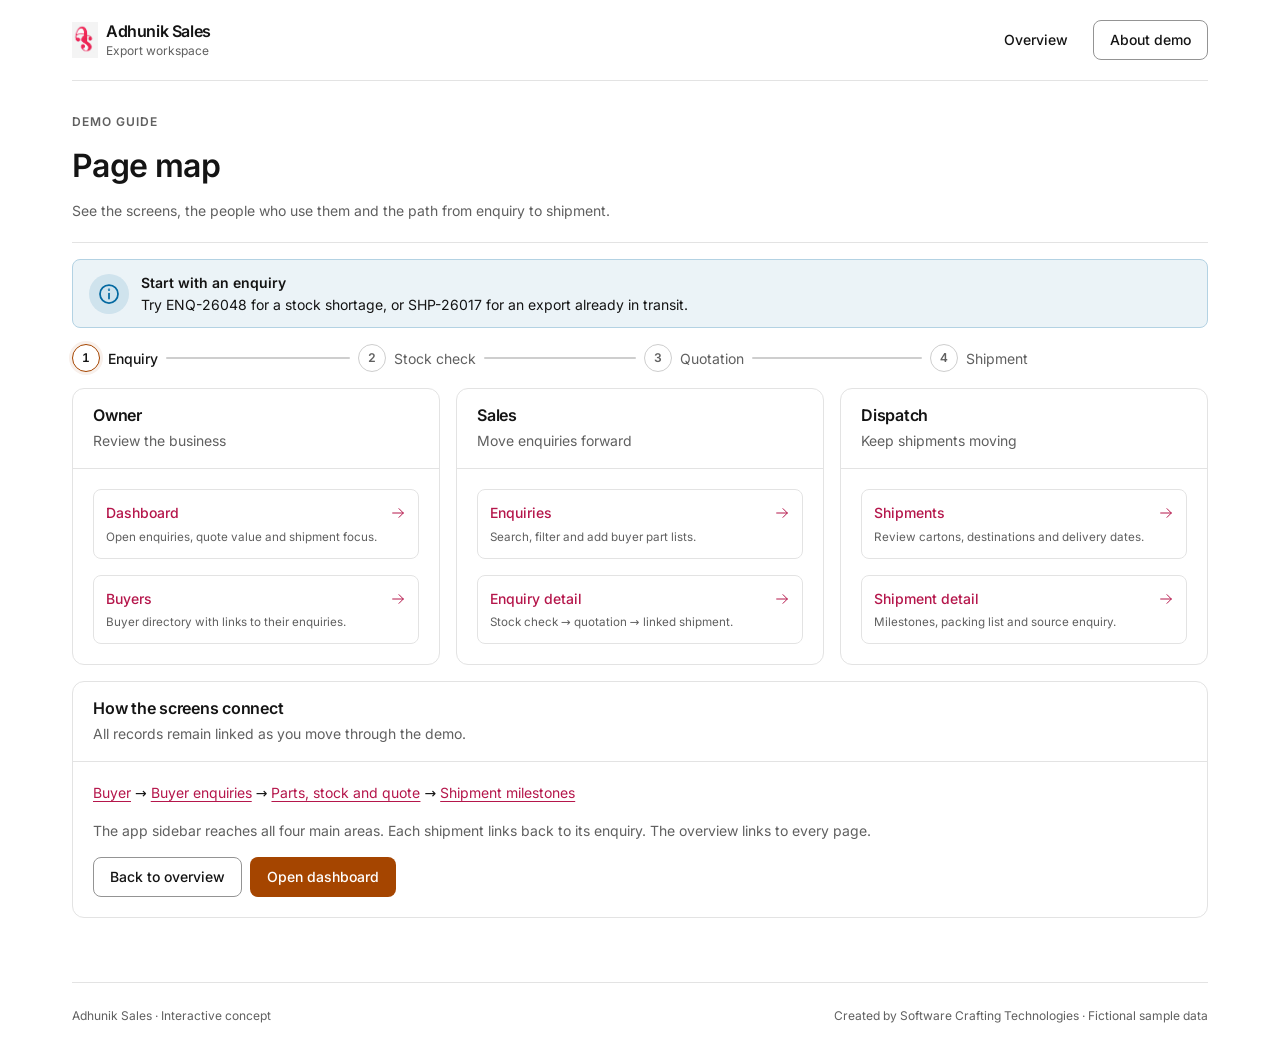
==== commit 31baaba9: "fix: polish responsive layouts and dropdown interactions" ====
--- a/map.html
+++ b/map.html
@@ -72,5 +72,6 @@
 <script src="components/toast/toast.js"></script>
 <script src="components/scroll-area/scroll-area.js"></script>
 <script src="components/ripple/ripple.js"></script>
+<script src="assets/demo-ui.js"></script>
 </body>
 </html>
--- a/assets/demo.css
+++ b/assets/demo.css
@@ -1,12 +1,20 @@
 /* Only page composition. All colours and typography use design-system tokens. */
+html.ds-demo--locked { overflow: hidden; }
 .ds-demo__brand { display: inline-flex; align-items: center; gap: var(--space-2); color: var(--color-text); text-decoration: none; font-weight: var(--weight-semibold); letter-spacing: -.025em; }
 .ds-demo__logo { width: 26px; height: 36px; object-fit: contain; flex: none; }
 .ds-demo__brand-text { display: block; line-height: var(--leading-tight); }
 .ds-demo__brand-note { display: block; margin-top: var(--space-1); color: var(--color-text-muted); font-size: var(--text-xs); font-weight: var(--weight-regular); letter-spacing: 0; }
 .ds-demo__top-label { font-size: var(--text-sm); color: var(--color-text-muted); }
-.ds-demo__topbar-role { max-width: 150px; }
-.ds-demo__topbar-role .ds-select__trigger { min-height: var(--control-sm); font-size: var(--text-xs); }
-.ds-demo__banner { display: flex; flex-wrap: wrap; align-items: center; gap: var(--space-2); padding: var(--space-3) var(--space-4); border: 1px solid var(--color-border); border-radius: var(--radius-md); background: var(--color-surface); color: var(--color-text-muted); font-size: var(--text-xs); }
+.ds-demo__mobile-brand { display: none; color: var(--color-text); font-size: var(--text-sm); font-weight: var(--weight-semibold); text-decoration: none; white-space: nowrap; }
+.ds-demo__top-label { min-width: 0; overflow: hidden; text-overflow: ellipsis; white-space: nowrap; }
+.ds-demo__topbar-role { flex: none; }
+.ds-demo__topbar-role > .ds-field { flex-direction: row; align-items: center; }
+.ds-demo__topbar-role .ds-field__label { white-space: nowrap; color: var(--color-text-muted); font-size: var(--text-xs); }
+.ds-demo__topbar-role .ds-select { width: 120px; }
+.ds-demo__topbar-role .ds-select__trigger { min-height: var(--control-md); }
+.ds-demo__banner { display: grid; grid-template-columns: auto minmax(0, 1fr) auto; align-items: center; gap: var(--space-2); padding: var(--space-3) var(--space-4); border: 1px solid var(--color-border); border-radius: var(--radius-md); background: var(--color-surface); color: var(--color-text-muted); font-size: var(--text-xs); }
+.ds-demo__banner > .ds-spacer { display: none; }
+.ds-demo__banner > time { white-space: nowrap; }
 .ds-demo__split { display: grid; gap: var(--space-5); min-width: 0; }
 .ds-demo__split > *, .ds-demo__grid > * { min-width: 0; }
 .ds-demo__grid { display: grid; gap: var(--space-4); }
@@ -45,6 +53,9 @@
 .ds-demo__landing .ds-hero__title { max-width: 740px; }
 .ds-demo__preview { padding: var(--space-6); background: var(--color-surface); border: 1px solid var(--color-border); border-radius: var(--radius-xl); box-shadow: var(--shadow-md); }
 .ds-demo__preview-head { margin-bottom: var(--space-6); }
+.ds-demo__preview-head.ds-demo__line { flex-wrap: nowrap; align-items: flex-start; }
+.ds-demo__preview-head > div { min-width: 0; }
+.ds-demo__preview-head > .ds-icon { margin-top: var(--space-1); }
 .ds-demo__preview-stage { display: flex; align-items: center; gap: var(--space-3); padding: var(--space-4) 0; border-top: 1px solid var(--color-border); }
 .ds-demo__preview-stage .ds-icon { color: var(--color-primary); }
 .ds-demo__page-card { display: flex; flex-direction: column; }
@@ -60,19 +71,106 @@
 .ds-demo__empty { padding: var(--space-10) var(--space-4); }
 .ds-demo__route { font-size: var(--text-lg); font-weight: var(--weight-medium); }
 .ds-demo__responsive-text { overflow-wrap: anywhere; }
+.ds-demo__cell { min-width: 0; max-width: 100%; overflow-wrap: anywhere; }
+.ds-demo__card-head { flex-wrap: wrap; }
+.ds-demo__card-heading { flex: 1 1 180px; min-width: 0; }
+.ds-demo__card-head > .ds-btn { flex: none; }
+.ds-demo__card-head > .ds-btn--ghost { margin-inline-end: calc(var(--space-2) * -1); }
+.ds-demo__map-link { display: grid; grid-template-columns: minmax(0, 1fr) auto; align-items: center; column-gap: var(--space-3); }
+.ds-demo__map-link small { grid-column: 1 / -1; }
+.ds-demo__map-link > span { font-weight: var(--weight-medium); }
+.ds-data-table__toolbar { align-items: flex-end; gap: var(--space-3); }
+.ds-data-table__toolbar > .ds-field { flex: 0 0 190px; }
+.ds-data-table__toolbar > .ds-demo__sort-field { display: none; }
+.ds-data-table__size > .ds-field { flex-direction: row; align-items: center; }
+.ds-data-table__size .ds-field__label { white-space: nowrap; color: var(--color-text-muted); font-size: var(--text-sm); font-weight: var(--weight-regular); }
+.ds-data-table__size .ds-select { flex: none; }
+.ds-data-table__pager { align-items: center; }
+.ds-stats { grid-template-columns: repeat(2, minmax(0, 1fr)); }
+.ds-demo__stat-money { white-space: nowrap; }
+/* Selects keep the design-system control and keyboard behavior; a top-layer popup avoids clipping in forms. */
+.ds-demo__select-popup { min-width: min(100%, 192px); }
+.ds-demo__select-popup[popover] { position: fixed; inset: auto; margin: 0; min-width: 0; max-width: calc(100vw - var(--space-8)); }
+.ds-demo__select-popup[popover][data-side="top"] { bottom: auto; }
+.ds-demo__select-popup[popover]:not(:popover-open) { display: none; }
+.ds-demo__select-popup[popover]::backdrop { background: none; pointer-events: none; }
+.ds-demo__select-popup .ds-select__option { overflow-wrap: normal; }
+.ds-demo__select-popup .ds-select__option > span { white-space: normal; }
+.ds-demo__records .ds-table td { white-space: normal; }
+.ds-demo__records .ds-table time { white-space: nowrap; }
+/* Details stay as compact tables. Give descriptions room to wrap within their card. */
+.ds-card .ds-table td { white-space: normal; }
+.ds-card .ds-table td:first-child { white-space: nowrap; }
 @media (min-width: 640px) { .ds-demo__grid, .ds-demo__form-grid { grid-template-columns: repeat(2, minmax(0, 1fr)); } }
-@media (min-width: 1024px) { .ds-demo__split { grid-template-columns: minmax(0, 1.65fr) minmax(260px, 1fr); } .ds-demo__grid--three { grid-template-columns: repeat(3, minmax(0, 1fr)); } }
+@media (min-width: 1024px) { .ds-demo__grid--three { grid-template-columns: repeat(3, minmax(0, 1fr)); } }
+@media (min-width: 1280px) { .ds-demo__split { grid-template-columns: minmax(0, 1.65fr) minmax(300px, 1fr); } .ds-stats { grid-template-columns: repeat(4, minmax(0, 1fr)); } }
+@media (min-width: 1280px) and (max-width: 1439px) { .ds-demo__records .ds-table th, .ds-demo__records .ds-table td { padding-inline: var(--space-3); } }
+/* On tablets, record cards keep the buyer and row action visible together. */
+@media (min-width: 640px) and (max-width: 1279px) {
+  .ds-demo__records .ds-data-table__toolbar { display: grid; grid-template-columns: minmax(0, 1fr) minmax(0, 1fr) auto; }
+  .ds-demo__records .ds-data-table__filter { grid-column: 1 / -1; max-width: none; }
+  .ds-demo__records .ds-data-table__toolbar > .ds-spacer { display: none; }
+  .ds-demo__records .ds-data-table__toolbar > .ds-demo__sort-field { display: flex; }
+  .ds-demo__records .ds-data-table__toolbar:not(:has([data-ds-filter-status], [data-ds-filter-shipment])) > .ds-demo__sort-field { grid-column: 1 / 3; }
+  .ds-demo__records .ds-data-table__toolbar > .ds-btn { grid-column: 3; }
+  .ds-demo__records .ds-table-wrap { border: 0; border-radius: 0; background: none; }
+  .ds-demo__records .ds-table--stack { display: block; width: 100%; }
+  .ds-demo__records .ds-table--stack thead { position: absolute; width: 1px; height: 1px; overflow: hidden; clip-path: inset(50%); }
+  .ds-demo__records .ds-table--stack tbody { display: grid; grid-template-columns: repeat(2, minmax(0, 1fr)); gap: var(--space-4); }
+  .ds-demo__records .ds-table--stack tr { display: flex; flex-direction: column; min-width: 0; padding: var(--space-4) 0; border: 1px solid var(--color-border); border-radius: var(--radius-lg); background: var(--color-surface); }
+  .ds-demo__records .ds-table--stack td { display: flex; justify-content: space-between; align-items: flex-start; gap: var(--space-3); width: 100%; padding: var(--space-2) var(--space-4); border: 0; white-space: normal; text-align: end; }
+  .ds-demo__records .ds-table--stack td[data-label]::before { content: attr(data-label); flex: none; max-width: 42%; font-weight: var(--weight-medium); color: var(--color-text-muted); text-align: start; }
+  .ds-demo__records .ds-table--stack .ds-table__actions { margin-top: auto; justify-content: flex-end; }
+  .ds-demo__records .ds-table--stack .ds-table__empty { grid-column: 1 / -1; }
+  .ds-demo__records .ds-table--stack .ds-table__empty td { display: block; padding: var(--space-6); text-align: center; }
+  .ds-demo__records .ds-demo__table-company { text-align: end; }
+}
 @media (max-width: 639px) {
+  .ds-app__topbar { padding-inline: var(--space-3); gap: var(--space-1); }
+  .ds-demo__mobile-brand { display: block; }
   .ds-demo__top-label { display: none; }
+  .ds-app__topbar > .ds-badge { display: none; }
+  .ds-demo__topbar-role .ds-select { width: 100px; }
+  .ds-demo__topbar-role .ds-field__label { position: absolute; width: 1px; height: 1px; overflow: hidden; clip-path: inset(50%); white-space: nowrap; }
+  .ds-demo__topbar-role > .ds-field { gap: 0; }
+  .ds-demo__banner > time { display: none; }
+  .ds-demo__landing-head .ds-demo__brand { font-size: var(--text-sm); white-space: nowrap; }
+  .ds-demo__landing-head .ds-demo__logo { width: 22px; height: 32px; }
   .ds-demo__landing-head .ds-demo__brand-note { display: none; }
-  .ds-demo__topbar-role { max-width: 115px; }
+  .ds-demo__landing-head { gap: var(--space-2); }
+  .ds-demo__landing-head nav { gap: var(--space-1); flex-wrap: nowrap; }
   .ds-demo__landing .ds-hero__title { font-size: var(--text-4xl); }
-  .ds-demo__landing-head .ds-btn { padding-inline: var(--space-3); }
+  .ds-demo__landing-head .ds-btn { min-height: var(--control-sm); padding-inline: var(--space-2); font-size: var(--text-xs); }
   .ds-demo__number { max-width: 120px; }
   .ds-demo__preview { padding: var(--space-4); }
   .ds-demo__row-link { align-items: flex-start; }
-  .ds-demo__row-link > .ds-badge { margin-top: var(--space-1); }
+  .ds-demo__row-link:has(> .ds-badge) { display: grid; grid-template-columns: var(--space-10) minmax(0, 1fr); row-gap: var(--space-2); }
+  .ds-demo__row-link:has(> .ds-badge) > .ds-demo__row-icon { grid-row: 1 / span 2; }
+  .ds-demo__row-link > .ds-badge { grid-column: 2; justify-self: start; }
   .ds-demo__table-company { text-align: end; }
+  .ds-demo__stat-money { font-size: clamp(var(--text-md), 5vw, var(--text-xl)); }
+  .ds-demo__line > .ds-demo__actions:last-child { width: 100%; }
+  .ds-demo__line > .ds-demo__actions:last-child > .ds-btn--primary { flex: 1; }
+  .ds-demo__callout > .ds-btn { width: 100%; }
+  .ds-data-table__toolbar { display: grid; grid-template-columns: minmax(0, 1fr) auto; }
+  .ds-data-table__toolbar .ds-data-table__filter { grid-column: 1 / -1; max-width: none; }
+  .ds-data-table__toolbar > .ds-spacer { display: none; }
+  .ds-data-table__toolbar > .ds-field { min-width: 0; }
+  .ds-data-table__toolbar > .ds-field:has([data-ds-filter-status], [data-ds-filter-shipment]) { grid-column: 1 / -1; }
+  .ds-data-table__toolbar > .ds-demo__sort-field { display: flex; }
+  .ds-data-table__toolbar > .ds-field .ds-select__trigger { padding-inline: var(--space-2); }
+  .ds-data-table__toolbar > .ds-btn { grid-column: 2; min-width: 0; padding-inline: var(--space-3); }
+  .ds-data-table__pager { flex-direction: column; align-items: flex-start; gap: var(--space-4); }
+  .ds-data-table__pager-controls { justify-content: space-between; width: 100%; }
+  .ds-data-table__pager-controls .ds-data-table__size { margin-inline-end: auto; }
+  .ds-data-table__size .ds-select { width: 64px; }
+  .ds-table--stack td { align-items: flex-start; gap: var(--space-3); padding-block: var(--space-2); }
+  .ds-table--stack td[data-label]::before { max-width: 42%; }
+  .ds-table--stack .ds-table__empty td { display: block; text-align: center; }
+  .ds-stepper:not(.ds-stepper--vertical) .ds-stepper__step[aria-current="step"] .ds-stepper__label { white-space: normal; line-height: var(--leading-tight); }
+  .ds-demo__footer { gap: var(--space-2); }
+  .ds-hero__actions { width: 100%; }
+  .ds-hero__actions .ds-btn { flex: 1 1 auto; }
 }
 @media print {
   .ds-sidebar, .ds-app__topbar, .ds-demo__banner, .ds-page-header__actions, .ds-demo__state-controls, .ds-toaster { display: none !important; }
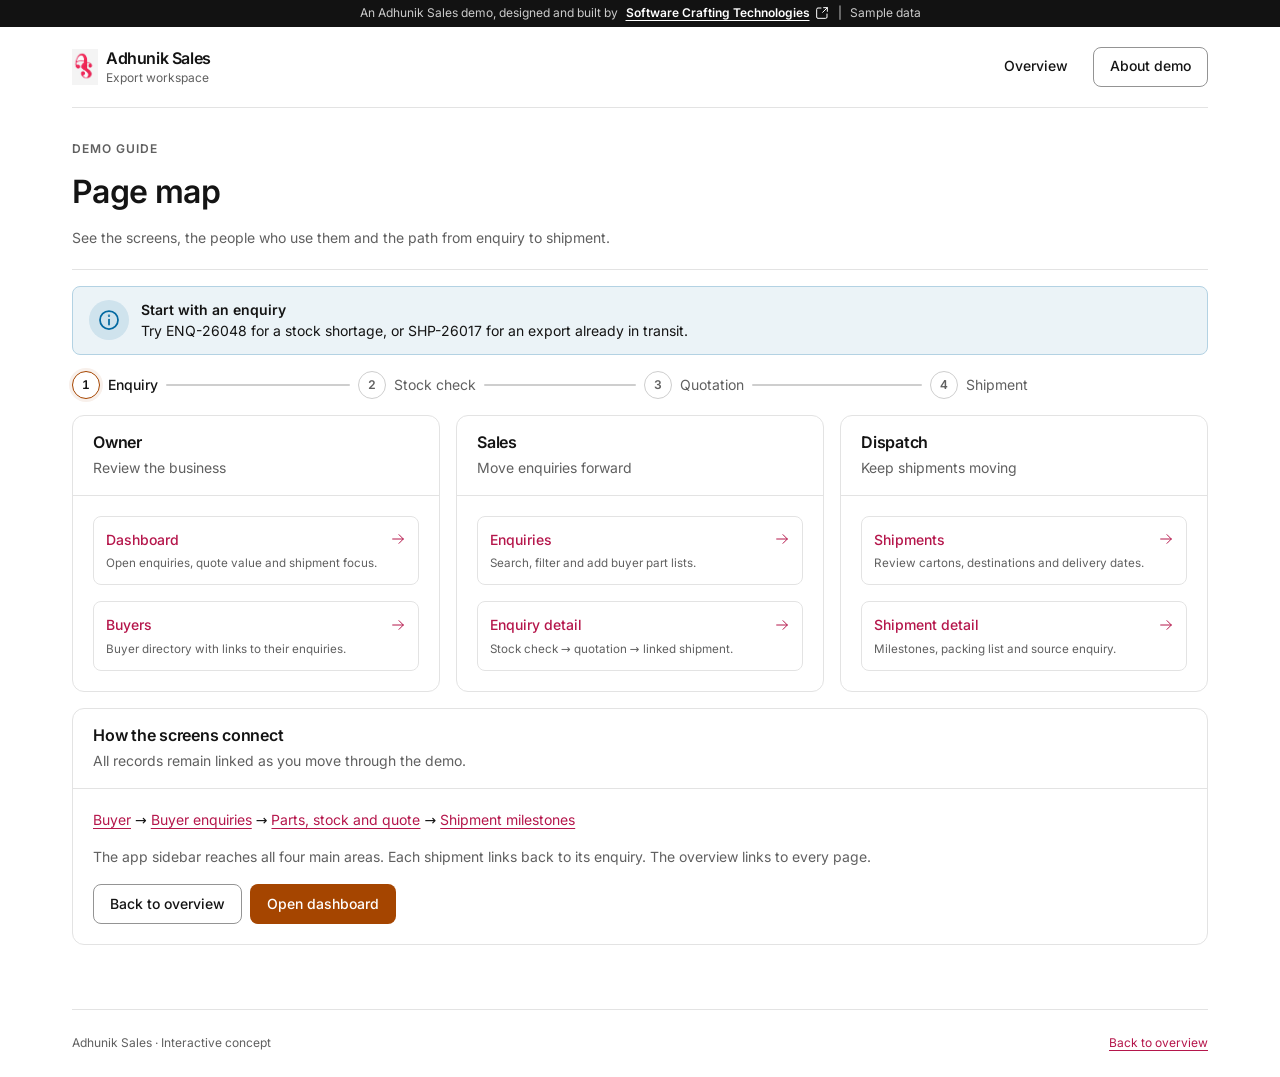
==== commit 7d0592b5: "fix: move tracked demo attribution to the top of every page" ====
--- a/map.html
+++ b/map.html
@@ -50,9 +50,10 @@
 </head>
 <body class="ds-demo__landing" data-ds-page="map">
 <a class="ds-skip" href="#main">Skip to content</a>
+<aside class="ds-demo__credit" aria-label="Demo attribution" data-ds-theme="demo-credit"><span>An Adhunik Sales demo, designed and built by</span><a href="https://softwarecrafting.in/?utm_source=adhunik-sales-demo&amp;utm_medium=demo&amp;utm_campaign=adhunik-sales-demo&amp;utm_content=map-top" target="_blank" rel="noopener noreferrer" aria-label="Software Crafting Technologies (opens in a new tab)">Software Crafting Technologies<svg class="ds-icon ds-icon--sm" aria-hidden="true"><use href="#i-external-link"/></svg></a><span class="ds-demo__credit-separator" aria-hidden="true">|</span><span>Sample data</span></aside>
 <div class="ds-container"><header class="ds-demo__landing-head"><a class="ds-demo__brand" href="index.html"><img class="ds-demo__logo" src="assets/logo.jpg" alt="" width="26" height="36"><span class="ds-demo__brand-text">Adhunik Sales<span class="ds-demo__brand-note">Export workspace</span></span></a><nav class="ds-demo__actions" aria-label="Demo navigation"><a class="ds-btn ds-btn--ghost" href="index.html">Overview</a><button type="button" class="ds-btn ds-btn--secondary" data-ds-dialog-open="about-demo">About demo</button></nav></header></div>
 <main id="main" tabindex="-1" data-ds-content><h1>Page map</h1><p>Explore the Adhunik Sales export workspace.</p></main>
-<div class="ds-container"><footer class="ds-demo__footer"><span>Adhunik Sales · Interactive concept</span><span>Created by Software Crafting Technologies · Fictional sample data</span></footer></div><div data-ds-dialogs></div>
+<div class="ds-container"><footer class="ds-demo__footer"><span>Adhunik Sales · Interactive concept</span><a href="index.html">Back to overview</a></footer></div><div data-ds-dialogs></div>
 <script src="icons/sprite.js"></script>
 <script src="assets/demo-data.js"></script>
 <script src="assets/demo.js"></script>
--- a/tokens/theme.css
+++ b/tokens/theme.css
@@ -41,3 +41,8 @@
   /* Shape: every radius scales from this */
   --brand-radius: 8px;
 }
+
+/* The agency attribution uses the neutral inverse palette. */
+[data-ds-theme="demo-credit"] {
+  --brand-primary: var(--brand-neutral);
+}
--- a/assets/demo.css
+++ b/assets/demo.css
@@ -1,5 +1,12 @@
 /* Only page composition. All colours and typography use design-system tokens. */
 html.ds-demo--locked { overflow: hidden; }
+.ds-demo__credit { position: sticky; top: 0; z-index: calc(var(--z-sticky) + 1); display: flex; flex-wrap: wrap; align-items: center; justify-content: center; gap: var(--space-1) var(--space-2); padding: var(--space-1) var(--space-4); background: var(--color-inverse); color: var(--color-on-inverse-muted); font-size: var(--text-xs); line-height: var(--leading-normal); text-align: center; }
+.ds-demo__credit > span { min-width: 0; }
+.ds-demo__credit a { display: inline-flex; align-items: center; gap: var(--space-1); color: var(--color-on-inverse); font-weight: var(--weight-semibold); text-decoration: underline; white-space: nowrap; }
+.ds-demo__credit a:hover { color: var(--color-on-inverse); text-decoration-thickness: 2px; }
+.ds-demo__credit a:focus-visible { outline-color: var(--color-on-inverse); }
+.ds-app { --ds-app-height: calc(100dvh - var(--ds-demo-credit-height, 0px)); --ds-sidebar-height: calc(100dvh - var(--ds-demo-credit-height, 0px)); }
+.ds-app__topbar { top: var(--ds-demo-credit-height, 0px); }
 .ds-demo__brand { display: inline-flex; align-items: center; gap: var(--space-2); color: var(--color-text); text-decoration: none; font-weight: var(--weight-semibold); letter-spacing: -.025em; }
 .ds-demo__logo { width: 26px; height: 36px; object-fit: contain; flex: none; }
 .ds-demo__brand-text { display: block; line-height: var(--leading-tight); }
@@ -103,6 +110,7 @@
 .ds-card .ds-table td:first-child { white-space: nowrap; }
 @media (min-width: 640px) { .ds-demo__grid, .ds-demo__form-grid { grid-template-columns: repeat(2, minmax(0, 1fr)); } }
 @media (min-width: 1024px) { .ds-demo__grid--three { grid-template-columns: repeat(3, minmax(0, 1fr)); } }
+@media (min-width: 1024px) { .ds-sidebar { top: var(--ds-demo-credit-height, 0px); } }
 @media (min-width: 1280px) { .ds-demo__split { grid-template-columns: minmax(0, 1.65fr) minmax(300px, 1fr); } .ds-stats { grid-template-columns: repeat(4, minmax(0, 1fr)); } }
 @media (min-width: 1280px) and (max-width: 1439px) { .ds-demo__records .ds-table th, .ds-demo__records .ds-table td { padding-inline: var(--space-3); } }
 /* On tablets, record cards keep the buyer and row action visible together. */
@@ -126,6 +134,8 @@
   .ds-demo__records .ds-demo__table-company { text-align: end; }
 }
 @media (max-width: 639px) {
+  .ds-demo__credit { padding-inline: var(--space-3); column-gap: var(--space-1); }
+  .ds-demo__credit-separator { display: none; }
   .ds-app__topbar { padding-inline: var(--space-3); gap: var(--space-1); }
   .ds-demo__mobile-brand { display: block; }
   .ds-demo__top-label { display: none; }
@@ -173,6 +183,6 @@
   .ds-hero__actions .ds-btn { flex: 1 1 auto; }
 }
 @media print {
-  .ds-sidebar, .ds-app__topbar, .ds-demo__banner, .ds-page-header__actions, .ds-demo__state-controls, .ds-toaster { display: none !important; }
+  .ds-demo__credit, .ds-sidebar, .ds-app__topbar, .ds-demo__banner, .ds-page-header__actions, .ds-demo__state-controls, .ds-toaster { display: none !important; }
   .ds-app__content { padding: 0; max-width: none; }
 }
